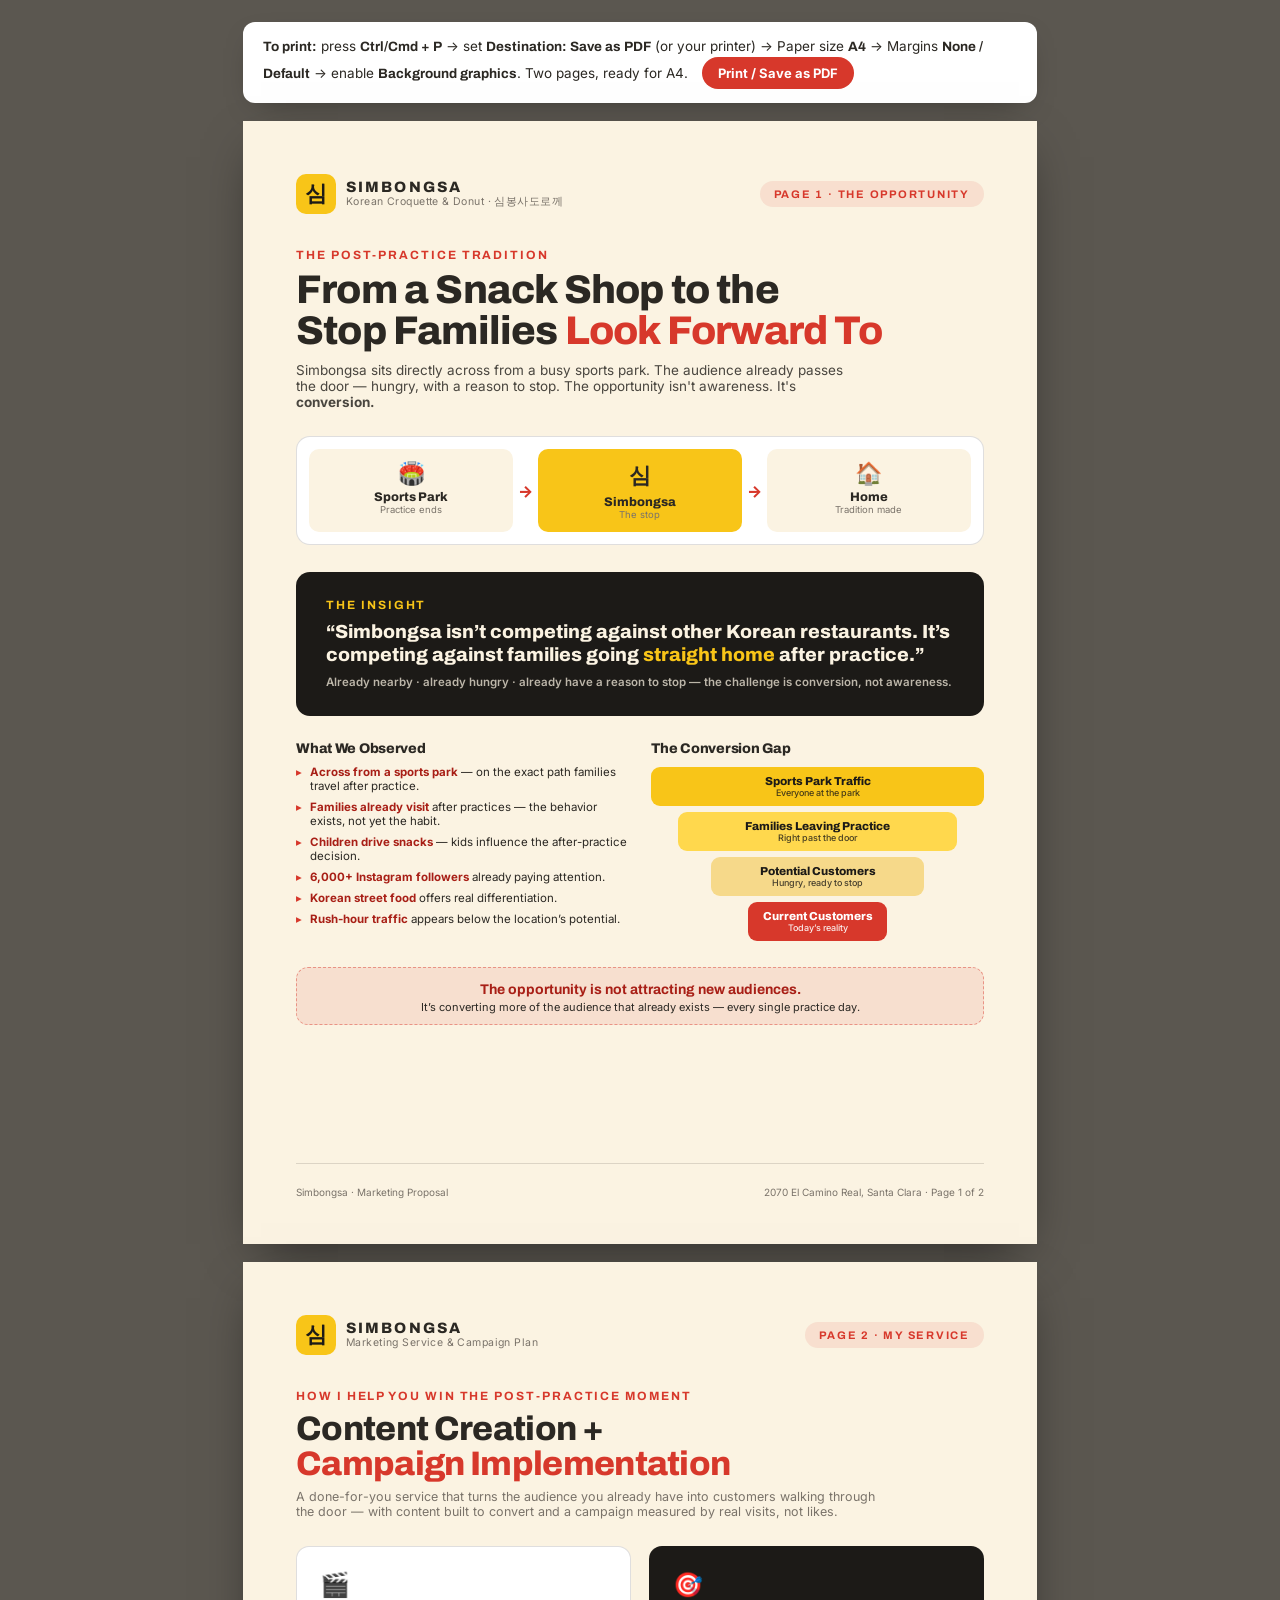
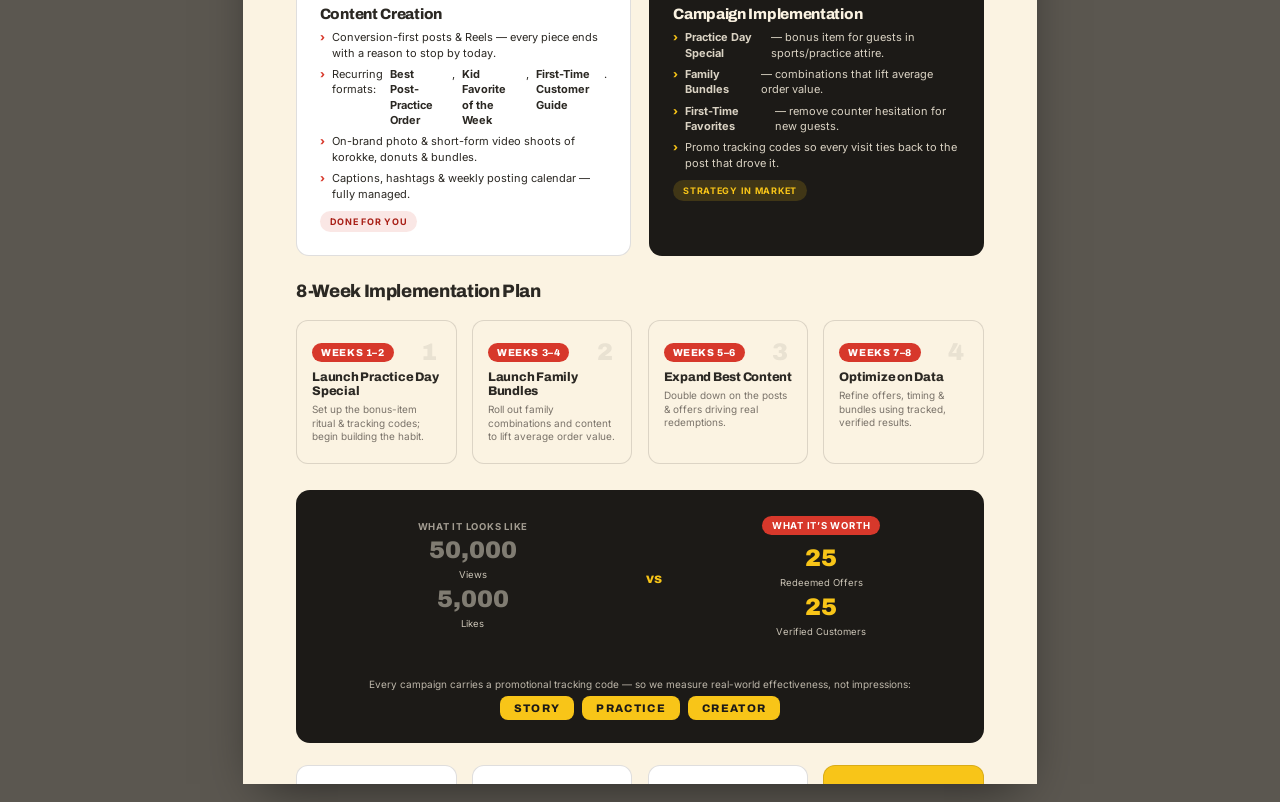
==== poster.html @ df9920e6 "Add printable two-page A4 poster (opportunity + service) Print-optimized standalone HTML poster matc" ====
<!DOCTYPE html>
<html lang="en">
<head>
<meta charset="UTF-8" />
<meta name="viewport" content="width=device-width, initial-scale=1.0" />
<title>Simbongsa — Opportunity &amp; Service (A4 Poster)</title>
<link rel="preconnect" href="https://fonts.googleapis.com" />
<link rel="preconnect" href="https://fonts.gstatic.com" crossorigin />
<link href="https://fonts.googleapis.com/css2?family=Archivo:wght@400;500;600;700;800;900&family=Inter:wght@400;500;600;700&display=swap" rel="stylesheet" />
<style>
  :root{
    --yellow:#F8C518; --yellow-2:#FFD84D; --red:#D7382B; --red-deep:#A81F16;
    --cream:#FBF3E2; --cream-2:#F4E6C9; --charcoal:#1C1A17; --ink:#2B2823; --muted:#7A736A;
    --line:rgba(28,26,23,.14);
  }
  *{margin:0;padding:0;box-sizing:border-box;}
  html,body{background:#5b5750;}
  body{font-family:'Inter',system-ui,sans-serif;color:var(--ink);-webkit-font-smoothing:antialiased;}
  h1,h2,h3,h4{font-family:'Archivo',sans-serif;font-weight:800;letter-spacing:-.02em;line-height:1.04;}

  /* ---- Print plumbing ---- */
  @page{ size:A4; margin:0; }
  .page{
    position:relative;
    width:210mm; height:297mm;
    margin:0 auto; overflow:hidden;
    background:var(--cream);
    -webkit-print-color-adjust:exact; print-color-adjust:exact;
  }
  .page--1{ margin-top:18px; }
  .page--2{ margin:18px auto; }
  @media print{
    html,body{background:#fff;}
    .no-print{display:none !important;}
    .page{ margin:0 !important; box-shadow:none !important; }
    .page--break{ page-break-before:always; break-before:page; }
  }
  @media screen{
    .page{ box-shadow:0 18px 50px -18px rgba(0,0,0,.6); }
  }

  /* ---- Print helper banner ---- */
  .helper{
    max-width:210mm;margin:22px auto 4px;padding:14px 20px;border-radius:12px;
    background:#fff;color:#2b2823;font-size:13.5px;line-height:1.5;
    box-shadow:0 10px 30px -16px rgba(0,0,0,.5);
  }
  .helper b{font-family:'Archivo';}
  .helper button{
    margin-left:10px;border:0;cursor:pointer;background:var(--red);color:#fff;
    font-weight:700;padding:8px 16px;border-radius:999px;font-size:13px;font-family:'Inter';
  }

  /* ============ shared poster bits ============ */
  .pad{ padding:14mm 14mm 12mm; height:100%; display:flex; flex-direction:column; }
  .brandbar{ display:flex; align-items:center; justify-content:space-between; margin-bottom:9mm; }
  .brand{ display:flex; align-items:center; gap:10px; }
  .brand__mark{
    width:40px;height:40px;border-radius:10px;background:var(--yellow);color:var(--charcoal);
    display:grid;place-items:center;font-family:'Archivo';font-weight:900;font-size:22px;
  }
  .brand__name{font-family:'Archivo';font-weight:800;letter-spacing:.14em;font-size:15px;}
  .brand__sub{font-size:10.5px;color:var(--muted);letter-spacing:.04em;}
  .pageflag{
    font-family:'Archivo';font-weight:700;font-size:11px;letter-spacing:.16em;text-transform:uppercase;
    color:var(--red);background:rgba(215,56,43,.1);padding:7px 14px;border-radius:999px;
  }
  .kicker{
    font-family:'Archivo';font-weight:700;font-size:12px;letter-spacing:.16em;text-transform:uppercase;
    color:var(--red);margin-bottom:8px;display:block;
  }
  .footer{
    margin-top:auto;padding-top:6mm;border-top:1px solid var(--line);
    display:flex;justify-content:space-between;align-items:center;
    font-size:10px;color:var(--muted);
  }

  /* ============ PAGE 1 — THE OPPORTUNITY ============ */
  .p1-hero{ margin-bottom:7mm; }
  .p1-hero h1{ font-size:40px; line-height:1.02; }
  .p1-hero h1 .hl{ color:var(--red); }
  .p1-hero p{ font-size:13.5px; color:var(--ink); opacity:.85; max-width:150mm; margin-top:10px; }

  .journey{
    display:flex;align-items:stretch;gap:5px;background:#fff;border:1px solid var(--line);
    border-radius:14px;padding:12px;margin-bottom:7mm;
  }
  .journey__node{flex:1;text-align:center;padding:12px 6px;border-radius:10px;background:var(--cream);}
  .journey__node.is-active{background:var(--yellow);}
  .journey__ic{font-size:22px;font-family:'Archivo';font-weight:900;}
  .journey__lb{font-family:'Archivo';font-weight:800;font-size:12.5px;margin-top:4px;}
  .journey__sb{font-size:9.5px;color:var(--muted);}
  .journey__ar{align-self:center;color:var(--red);font-weight:800;font-size:16px;}

  .insight{
    background:var(--charcoal);color:var(--cream);border-radius:14px;padding:7mm 8mm;margin-bottom:7mm;
  }
  .insight .kicker{color:var(--yellow);}
  .insight p{font-family:'Archivo';font-weight:800;font-size:19px;line-height:1.22;}
  .insight p .hl{color:var(--yellow);}
  .insight small{display:block;margin-top:9px;font-family:'Inter';font-weight:600;font-size:11.5px;color:rgba(251,243,226,.72);}

  .twocol{ display:grid; grid-template-columns:1fr 1fr; gap:6mm; margin-bottom:7mm; }
  .obs h3{ font-size:14px; margin-bottom:8px; }
  .obs ul{ list-style:none; display:flex; flex-direction:column; gap:7px; }
  .obs li{ font-size:11.5px; display:flex; gap:8px; align-items:flex-start; color:var(--ink); }
  .obs li b{ color:var(--red-deep); }
  .tick{ color:var(--red); font-weight:800; }

  .funnel{ display:flex; flex-direction:column; gap:6px; }
  .funnel h3{ font-size:14px; margin-bottom:4px; }
  .fstage{
    border-radius:9px;padding:8px 10px;text-align:center;
    font-family:'Archivo';font-weight:800;font-size:11.5px;color:var(--charcoal);
  }
  .fstage span{display:block;font-family:'Inter';font-weight:500;font-size:9px;opacity:.8;}
  .fstage.s1{width:100%;background:var(--yellow);}
  .fstage.s2{width:84%;align-self:center;background:var(--yellow-2);}
  .fstage.s3{width:64%;align-self:center;background:#F6D98A;}
  .fstage.s4{width:42%;align-self:center;background:var(--red);color:#fff;}
  .fstage.s4 span{opacity:.9;}

  .gapband{
    background:rgba(215,56,43,.1);border:1px dashed rgba(215,56,43,.45);border-radius:12px;
    padding:10px 16px;text-align:center;
  }
  .gapband b{font-family:'Archivo';color:var(--red-deep);font-size:14px;}
  .gapband span{display:block;font-size:11px;color:var(--ink);margin-top:2px;}

  /* ============ PAGE 2 — MY SERVICE ============ */
  .p2-hero h1{ font-size:34px; }
  .p2-hero h1 .hl{ color:var(--red); }
  .p2-hero p{ font-size:12.5px; color:var(--muted); margin-top:8px; max-width:155mm; }

  .svc-grid{ display:grid; grid-template-columns:1fr 1fr; gap:5mm; margin:7mm 0; }
  .svc{
    border:1px solid var(--line);border-radius:13px;padding:6mm;background:#fff;
  }
  .svc--dark{ background:var(--charcoal); color:var(--cream); border-color:transparent; }
  .svc__ic{ font-size:24px; margin-bottom:8px; }
  .svc h3{ font-size:15px; margin-bottom:8px; }
  .svc--dark h3{ color:var(--cream); }
  .svc ul{ list-style:none; display:flex; flex-direction:column; gap:6px; }
  .svc li{ font-size:11px; display:flex; gap:7px; align-items:flex-start; line-height:1.4; }
  .svc--dark li{ color:rgba(251,243,226,.85); }
  .svc li .b{ color:var(--red); font-weight:800; }
  .svc--dark li .b{ color:var(--yellow); }
  .svc__tag{
    display:inline-block;margin-top:9px;font-size:9px;font-weight:700;letter-spacing:.08em;text-transform:uppercase;
    color:var(--red-deep);background:rgba(215,56,43,.12);padding:5px 10px;border-radius:999px;
  }
  .svc--dark .svc__tag{ color:var(--yellow); background:rgba(248,197,24,.16); }

  .plan{ margin-bottom:7mm; }
  .plan h2{ font-size:18px; margin-bottom:5mm; }
  .timeline{ display:grid; grid-template-columns:repeat(4,1fr); gap:4mm; }
  .tcard{
    border:1px solid var(--line);border-radius:12px;padding:5mm 4mm;background:var(--cream);
    position:relative;
  }
  .tcard__wk{
    font-family:'Archivo';font-weight:800;font-size:10px;letter-spacing:.06em;text-transform:uppercase;
    color:#fff;background:var(--red);padding:4px 9px;border-radius:999px;display:inline-block;margin-bottom:8px;
  }
  .tcard h4{ font-size:12.5px; margin-bottom:5px; line-height:1.15; }
  .tcard p{ font-size:10px; color:var(--muted); line-height:1.35; }
  .tcard__n{ position:absolute;top:5mm;right:5mm;font-family:'Archivo';font-weight:900;color:rgba(28,26,23,.08);font-size:24px;line-height:1;}

  .measure{
    display:grid;grid-template-columns:1.1fr auto 1fr;gap:5mm;align-items:center;
    background:var(--charcoal);border-radius:14px;padding:6mm;color:var(--cream);margin-bottom:6mm;
  }
  .mside{text-align:center;}
  .mside .lab{font-size:9.5px;font-weight:700;letter-spacing:.08em;text-transform:uppercase;color:rgba(251,243,226,.6);margin-bottom:6px;}
  .mside.real .lab{color:#fff;background:var(--red);display:inline-block;padding:4px 10px;border-radius:999px;}
  .mrow{margin:5px 0;}
  .mrow b{font-family:'Archivo';font-weight:900;font-size:24px;line-height:1;display:block;}
  .vanity .mrow b{color:rgba(251,243,226,.45);}
  .real .mrow b{color:var(--yellow);}
  .mrow span{font-size:9.5px;opacity:.78;}
  .mvs{font-family:'Archivo';font-weight:800;color:var(--yellow);font-size:14px;}
  .codes{margin-top:4mm;text-align:center;}
  .codes .cintro{font-size:10px;color:rgba(251,243,226,.72);margin-bottom:6px;}
  .chip{
    font-family:'Archivo';font-weight:800;letter-spacing:.12em;font-size:11px;color:var(--charcoal);
    background:var(--yellow);padding:6px 14px;border-radius:8px;margin:0 4px;display:inline-block;
  }

  .impact{ display:grid; grid-template-columns:repeat(4,1fr); gap:4mm; margin-bottom:6mm; }
  .icard{ border:1px solid var(--line);border-radius:12px;padding:5mm 3mm;text-align:center;background:#fff; }
  .icard b{ font-family:'Archivo';font-weight:900;font-size:26px;color:var(--red);line-height:1;display:block; }
  .icard b small{ font-size:.5em;vertical-align:super; }
  .icard span{ font-size:9.5px;color:var(--ink);font-weight:600;display:block;margin-top:5px;line-height:1.2; }
  .icard.soft{ background:var(--yellow); }
  .icard.soft b{ color:var(--charcoal);font-size:22px; }

  .cta{
    background:var(--red);color:#fff;border-radius:14px;padding:6mm 7mm;
    display:flex;justify-content:space-between;align-items:center;gap:6mm;
  }
  .cta h3{ color:#fff;font-size:17px;line-height:1.15; }
  .cta p{ font-size:11px;opacity:.92;margin-top:4px; }
  .cta__mark{ font-family:'Archivo';font-weight:900;font-size:30px;white-space:nowrap; }
</style>
</head>
<body>

<!-- on-screen only: print guidance -->
<div class="helper no-print">
  <b>To print:</b> press <b>Ctrl/Cmd + P</b> → set <b>Destination: Save as PDF</b> (or your printer) →
  Paper size <b>A4</b> → Margins <b>None / Default</b> → enable <b>Background graphics</b>. Two pages, ready for A4.
  <button onclick="window.print()">Print / Save as PDF</button>
</div>

<!-- ================= PAGE 1 — THE OPPORTUNITY ================= -->
<section class="page page--1">
  <div class="pad">
    <div class="brandbar">
      <div class="brand">
        <div class="brand__mark">심</div>
        <div>
          <div class="brand__name">SIMBONGSA</div>
          <div class="brand__sub">Korean Croquette &amp; Donut · 심봉사도로께</div>
        </div>
      </div>
      <div class="pageflag">Page 1 · The Opportunity</div>
    </div>

    <div class="p1-hero">
      <span class="kicker">The Post-Practice Tradition</span>
      <h1>From a Snack Shop to the<br />Stop Families <span class="hl">Look Forward To</span></h1>
      <p>Simbongsa sits directly across from a busy sports park. The audience already passes the door — hungry, with a reason to stop. The opportunity isn't awareness. It's <b>conversion.</b></p>
    </div>

    <div class="journey">
      <div class="journey__node"><div class="journey__ic">🏟️</div><div class="journey__lb">Sports Park</div><div class="journey__sb">Practice ends</div></div>
      <div class="journey__ar">→</div>
      <div class="journey__node is-active"><div class="journey__ic">심</div><div class="journey__lb">Simbongsa</div><div class="journey__sb">The stop</div></div>
      <div class="journey__ar">→</div>
      <div class="journey__node"><div class="journey__ic">🏠</div><div class="journey__lb">Home</div><div class="journey__sb">Tradition made</div></div>
    </div>

    <div class="insight">
      <span class="kicker">The Insight</span>
      <p>“Simbongsa isn’t competing against other Korean restaurants. It’s competing against families going <span class="hl">straight home</span> after practice.”</p>
      <small>Already nearby · already hungry · already have a reason to stop — the challenge is conversion, not awareness.</small>
    </div>

    <div class="twocol">
      <div class="obs">
        <h3>What We Observed</h3>
        <ul>
          <li><span class="tick">▸</span><span><b>Across from a sports park</b> — on the exact path families travel after practice.</span></li>
          <li><span class="tick">▸</span><span><b>Families already visit</b> after practices — the behavior exists, not yet the habit.</span></li>
          <li><span class="tick">▸</span><span><b>Children drive snacks</b> — kids influence the after-practice decision.</span></li>
          <li><span class="tick">▸</span><span><b>6,000+ Instagram followers</b> already paying attention.</span></li>
          <li><span class="tick">▸</span><span><b>Korean street food</b> offers real differentiation.</span></li>
          <li><span class="tick">▸</span><span><b>Rush-hour traffic</b> appears below the location’s potential.</span></li>
        </ul>
      </div>
      <div class="funnel">
        <h3>The Conversion Gap</h3>
        <div class="fstage s1">Sports Park Traffic<span>Everyone at the park</span></div>
        <div class="fstage s2">Families Leaving Practice<span>Right past the door</span></div>
        <div class="fstage s3">Potential Customers<span>Hungry, ready to stop</span></div>
        <div class="fstage s4">Current Customers<span>Today’s reality</span></div>
      </div>
    </div>

    <div class="gapband">
      <b>The opportunity is not attracting new audiences.</b>
      <span>It’s converting more of the audience that already exists — every single practice day.</span>
    </div>

    <div class="footer">
      <span>Simbongsa · Marketing Proposal</span>
      <span>2070 El Camino Real, Santa Clara · Page 1 of 2</span>
    </div>
  </div>
</section>

<!-- ================= PAGE 2 — MY SERVICE ================= -->
<section class="page page--2 page--break">
  <div class="pad">
    <div class="brandbar">
      <div class="brand">
        <div class="brand__mark">심</div>
        <div>
          <div class="brand__name">SIMBONGSA</div>
          <div class="brand__sub">Marketing Service &amp; Campaign Plan</div>
        </div>
      </div>
      <div class="pageflag">Page 2 · My Service</div>
    </div>

    <div class="p2-hero">
      <span class="kicker">How I Help You Win the Post-Practice Moment</span>
      <h1>Content Creation +<br /><span class="hl">Campaign Implementation</span></h1>
      <p>A done-for-you service that turns the audience you already have into customers walking through the door — with content built to convert and a campaign measured by real visits, not likes.</p>
    </div>

    <div class="svc-grid">
      <div class="svc">
        <div class="svc__ic">🎬</div>
        <h3>Content Creation</h3>
        <ul>
          <li><span class="b">›</span> Conversion-first posts &amp; Reels — every piece ends with a reason to stop by today.</li>
          <li><span class="b">›</span> Recurring formats: <b>Best Post-Practice Order</b>, <b>Kid Favorite of the Week</b>, <b>First-Time Customer Guide</b>.</li>
          <li><span class="b">›</span> On-brand photo &amp; short-form video shoots of korokke, donuts &amp; bundles.</li>
          <li><span class="b">›</span> Captions, hashtags &amp; weekly posting calendar — fully managed.</li>
        </ul>
        <span class="svc__tag">Done for you</span>
      </div>
      <div class="svc svc--dark">
        <div class="svc__ic">🎯</div>
        <h3>Campaign Implementation</h3>
        <ul>
          <li><span class="b">›</span> <b>Practice Day Special</b> — bonus item for guests in sports/practice attire.</li>
          <li><span class="b">›</span> <b>Family Bundles</b> — combinations that lift average order value.</li>
          <li><span class="b">›</span> <b>First-Time Favorites</b> — remove counter hesitation for new guests.</li>
          <li><span class="b">›</span> Promo tracking codes so every visit ties back to the post that drove it.</li>
        </ul>
        <span class="svc__tag">Strategy in market</span>
      </div>
    </div>

    <div class="plan">
      <h2>8-Week Implementation Plan</h2>
      <div class="timeline">
        <div class="tcard"><span class="tcard__n">1</span><span class="tcard__wk">Weeks 1–2</span><h4>Launch Practice Day Special</h4><p>Set up the bonus-item ritual &amp; tracking codes; begin building the habit.</p></div>
        <div class="tcard"><span class="tcard__n">2</span><span class="tcard__wk">Weeks 3–4</span><h4>Launch Family Bundles</h4><p>Roll out family combinations and content to lift average order value.</p></div>
        <div class="tcard"><span class="tcard__n">3</span><span class="tcard__wk">Weeks 5–6</span><h4>Expand Best Content</h4><p>Double down on the posts &amp; offers driving real redemptions.</p></div>
        <div class="tcard"><span class="tcard__n">4</span><span class="tcard__wk">Weeks 7–8</span><h4>Optimize on Data</h4><p>Refine offers, timing &amp; bundles using tracked, verified results.</p></div>
      </div>
    </div>

    <div class="measure">
      <div class="mside vanity">
        <div class="lab">What it looks like</div>
        <div class="mrow"><b>50,000</b><span>Views</span></div>
        <div class="mrow"><b>5,000</b><span>Likes</span></div>
      </div>
      <div class="mvs">vs</div>
      <div class="mside real">
        <div class="lab">What it’s worth</div>
        <div class="mrow"><b>25</b><span>Redeemed Offers</span></div>
        <div class="mrow"><b>25</b><span>Verified Customers</span></div>
      </div>
      <div style="grid-column:1 / -1;">
        <div class="codes">
          <div class="cintro">Every campaign carries a promotional tracking code — so we measure real-world effectiveness, not impressions:</div>
          <span class="chip">STORY</span><span class="chip">PRACTICE</span><span class="chip">CREATOR</span>
        </div>
      </div>
    </div>

    <div class="impact">
      <div class="icard"><b>+15<small>%</small></b><span>Peak-Hour Transactions</span></div>
      <div class="icard"><b>+10<small>%</small></b><span>Average Order Value</span></div>
      <div class="icard"><b>+15<small>%</small></b><span>Repeat Visits</span></div>
      <div class="icard soft"><b>✓</b><span>Improved Marketing Attribution</span></div>
    </div>

    <div class="cta">
      <div>
        <h3>Let’s build the Post-Practice Tradition.</h3>
        <p>Content that converts. A campaign you can measure. Customers you already have, walking through the door.</p>
      </div>
      <div class="cta__mark">심 →</div>
    </div>

    <div class="footer">
      <span>Simbongsa · Marketing Service Proposal</span>
      <span>Prepared for the owner of Simbongsa · Page 2 of 2</span>
    </div>
  </div>
</section>

</body>
</html>
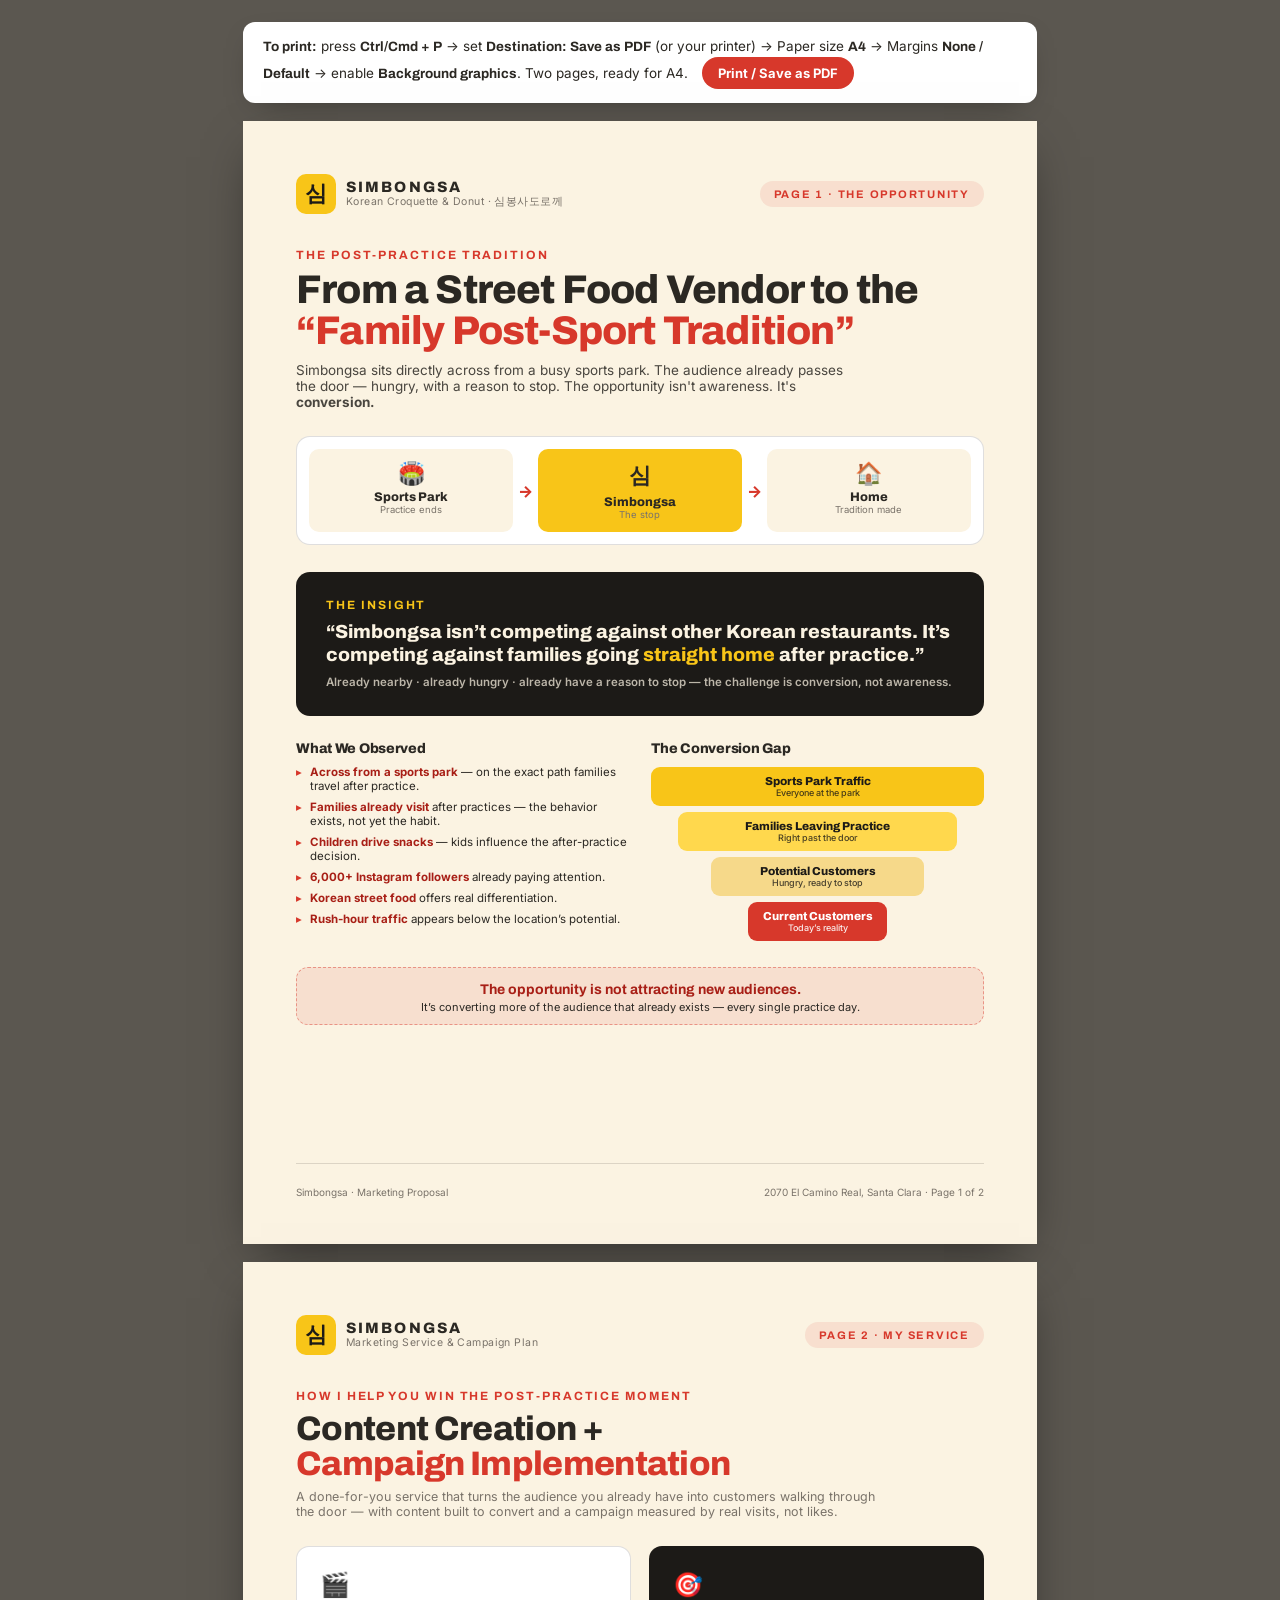
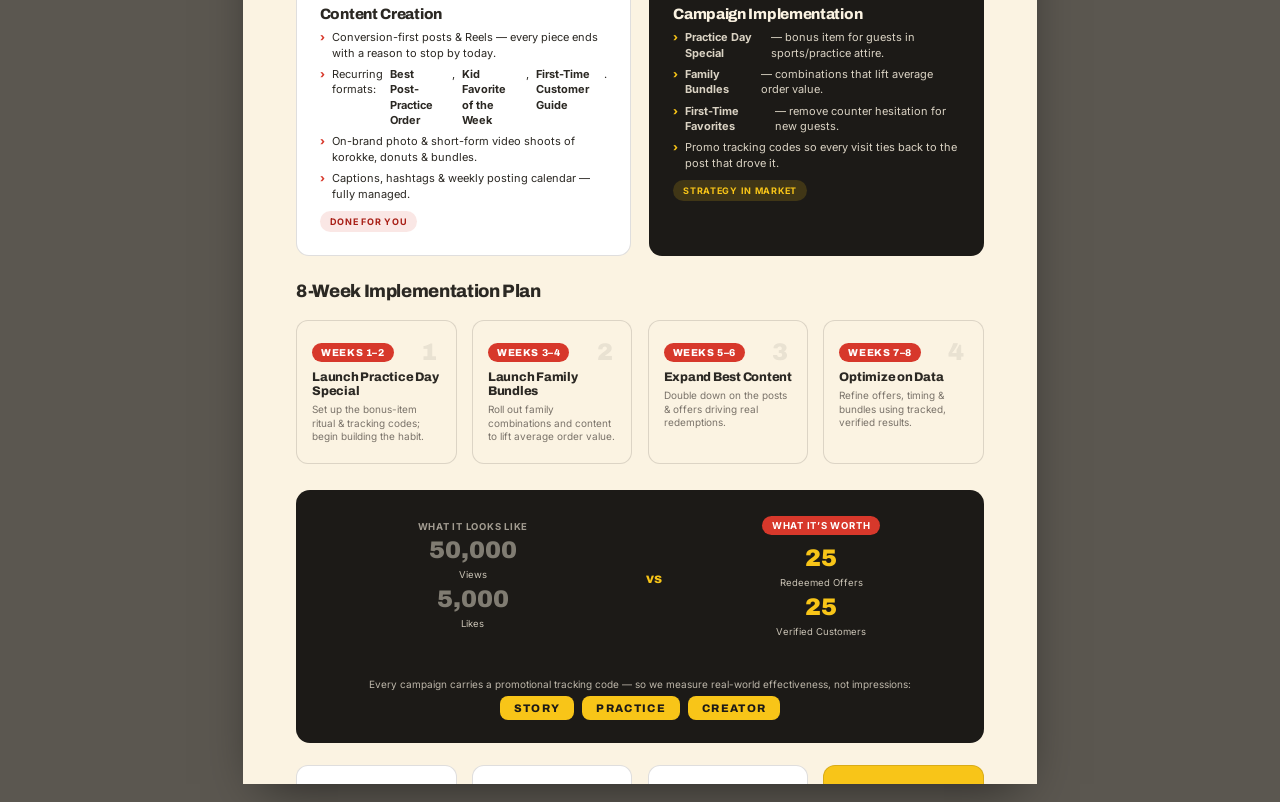
==== commit 1eb6edb0: "Update poster page 1 tagline Change headline to "From a Street Food Vendor to the Family Post-Sport " ====
--- a/poster.html
+++ b/poster.html
@@ -228,7 +228,7 @@
 
     <div class="p1-hero">
       <span class="kicker">The Post-Practice Tradition</span>
-      <h1>From a Snack Shop to the<br />Stop Families <span class="hl">Look Forward To</span></h1>
+      <h1>From a Street Food Vendor to the<br /><span class="hl">“Family Post-Sport Tradition”</span></h1>
       <p>Simbongsa sits directly across from a busy sports park. The audience already passes the door — hungry, with a reason to stop. The opportunity isn't awareness. It's <b>conversion.</b></p>
     </div>
 
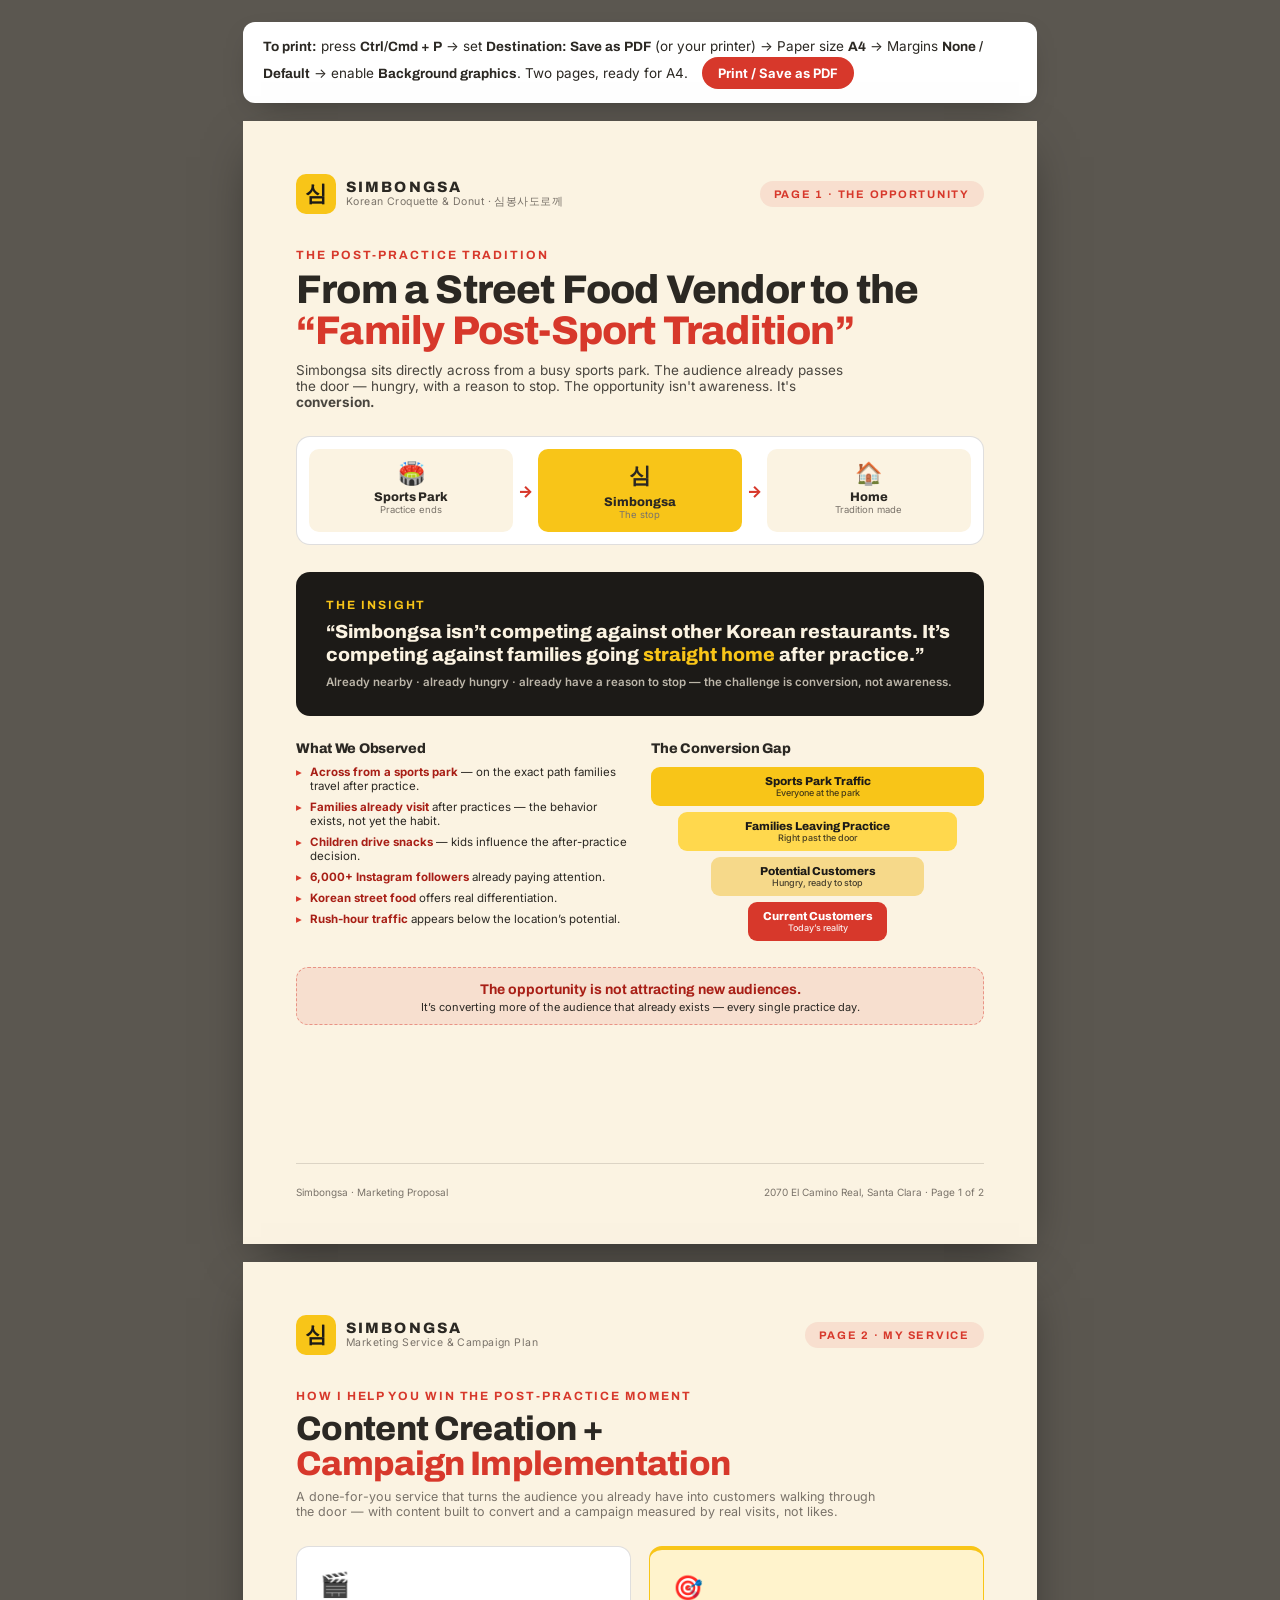
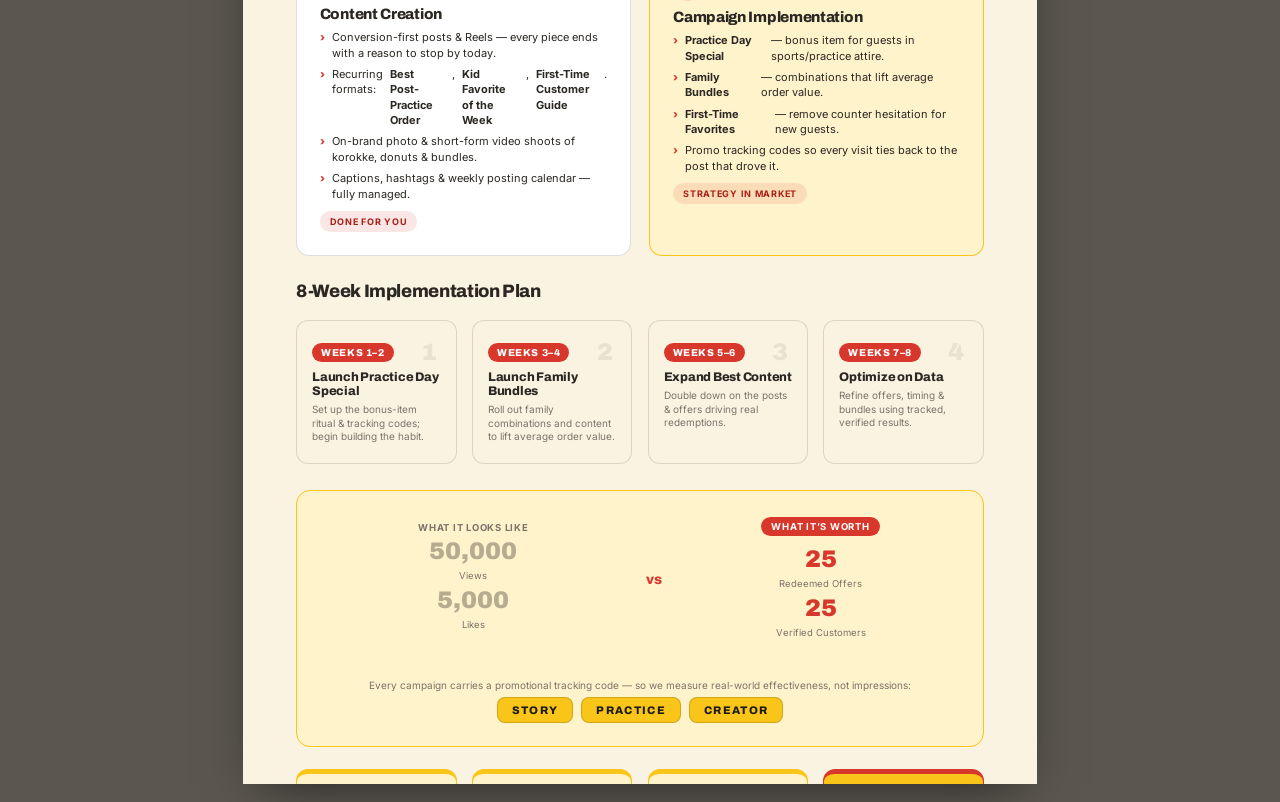
==== commit e4f949e3: "Make poster page 2 printer-ink friendly and highlight outcomes - Replace charcoal/black fills (Campa" ====
--- a/poster.html
+++ b/poster.html
@@ -136,20 +136,20 @@
   .svc{
     border:1px solid var(--line);border-radius:13px;padding:6mm;background:#fff;
   }
-  .svc--dark{ background:var(--charcoal); color:var(--cream); border-color:transparent; }
+  .svc--dark{ background:#FFF3CC; color:var(--ink); border:1px solid var(--yellow); border-top:4px solid var(--yellow); }
   .svc__ic{ font-size:24px; margin-bottom:8px; }
   .svc h3{ font-size:15px; margin-bottom:8px; }
-  .svc--dark h3{ color:var(--cream); }
+  .svc--dark h3{ color:var(--ink); }
   .svc ul{ list-style:none; display:flex; flex-direction:column; gap:6px; }
   .svc li{ font-size:11px; display:flex; gap:7px; align-items:flex-start; line-height:1.4; }
-  .svc--dark li{ color:rgba(251,243,226,.85); }
+  .svc--dark li{ color:var(--ink); }
   .svc li .b{ color:var(--red); font-weight:800; }
-  .svc--dark li .b{ color:var(--yellow); }
+  .svc--dark li .b{ color:var(--red); }
   .svc__tag{
     display:inline-block;margin-top:9px;font-size:9px;font-weight:700;letter-spacing:.08em;text-transform:uppercase;
     color:var(--red-deep);background:rgba(215,56,43,.12);padding:5px 10px;border-radius:999px;
   }
-  .svc--dark .svc__tag{ color:var(--yellow); background:rgba(248,197,24,.16); }
+  .svc--dark .svc__tag{ color:var(--red-deep); background:rgba(215,56,43,.12); }
 
   .plan{ margin-bottom:7mm; }
   .plan h2{ font-size:18px; margin-bottom:5mm; }
@@ -168,31 +168,38 @@
 
   .measure{
     display:grid;grid-template-columns:1.1fr auto 1fr;gap:5mm;align-items:center;
-    background:var(--charcoal);border-radius:14px;padding:6mm;color:var(--cream);margin-bottom:6mm;
+    background:#FFF3CC;border:1px solid var(--yellow);border-radius:14px;padding:6mm;color:var(--ink);margin-bottom:6mm;
   }
   .mside{text-align:center;}
-  .mside .lab{font-size:9.5px;font-weight:700;letter-spacing:.08em;text-transform:uppercase;color:rgba(251,243,226,.6);margin-bottom:6px;}
+  .mside .lab{font-size:9.5px;font-weight:700;letter-spacing:.08em;text-transform:uppercase;color:var(--muted);margin-bottom:6px;}
   .mside.real .lab{color:#fff;background:var(--red);display:inline-block;padding:4px 10px;border-radius:999px;}
   .mrow{margin:5px 0;}
   .mrow b{font-family:'Archivo';font-weight:900;font-size:24px;line-height:1;display:block;}
-  .vanity .mrow b{color:rgba(251,243,226,.45);}
-  .real .mrow b{color:var(--yellow);}
-  .mrow span{font-size:9.5px;opacity:.78;}
-  .mvs{font-family:'Archivo';font-weight:800;color:var(--yellow);font-size:14px;}
+  .vanity .mrow b{color:rgba(28,26,23,.32);}
+  .real .mrow b{color:var(--red);}
+  .mrow span{font-size:9.5px;color:var(--muted);}
+  .mvs{font-family:'Archivo';font-weight:800;color:var(--red);font-size:14px;}
   .codes{margin-top:4mm;text-align:center;}
-  .codes .cintro{font-size:10px;color:rgba(251,243,226,.72);margin-bottom:6px;}
+  .codes .cintro{font-size:10px;color:var(--muted);margin-bottom:6px;}
   .chip{
     font-family:'Archivo';font-weight:800;letter-spacing:.12em;font-size:11px;color:var(--charcoal);
-    background:var(--yellow);padding:6px 14px;border-radius:8px;margin:0 4px;display:inline-block;
+    background:var(--yellow);border:1px solid rgba(28,26,23,.18);padding:6px 14px;border-radius:8px;margin:0 4px;display:inline-block;
   }
 
   .impact{ display:grid; grid-template-columns:repeat(4,1fr); gap:4mm; margin-bottom:6mm; }
-  .icard{ border:1px solid var(--line);border-radius:12px;padding:5mm 3mm;text-align:center;background:#fff; }
-  .icard b{ font-family:'Archivo';font-weight:900;font-size:26px;color:var(--red);line-height:1;display:block; }
+  .icard{
+    border:1px solid var(--yellow);border-top:5px solid var(--yellow);border-radius:12px;
+    padding:6mm 3mm 5mm;text-align:center;background:#FFF3CC;
+  }
+  .icard .out{
+    display:block;font-size:8.5px;font-weight:800;letter-spacing:.1em;text-transform:uppercase;
+    color:var(--red-deep);margin-bottom:6px;
+  }
+  .icard b{ font-family:'Archivo';font-weight:900;font-size:34px;color:var(--red);line-height:1;display:block; }
   .icard b small{ font-size:.5em;vertical-align:super; }
-  .icard span{ font-size:9.5px;color:var(--ink);font-weight:600;display:block;margin-top:5px;line-height:1.2; }
-  .icard.soft{ background:var(--yellow); }
-  .icard.soft b{ color:var(--charcoal);font-size:22px; }
+  .icard span{ font-size:10px;color:var(--charcoal);font-weight:700;display:block;margin-top:6px;line-height:1.2; }
+  .icard.soft{ background:var(--yellow);border-color:var(--red);border-top-color:var(--red); }
+  .icard.soft b{ color:var(--red);font-size:30px; }
 
   .cta{
     background:var(--red);color:#fff;border-radius:14px;padding:6mm 7mm;
@@ -355,10 +362,10 @@
     </div>
 
     <div class="impact">
-      <div class="icard"><b>+15<small>%</small></b><span>Peak-Hour Transactions</span></div>
-      <div class="icard"><b>+10<small>%</small></b><span>Average Order Value</span></div>
-      <div class="icard"><b>+15<small>%</small></b><span>Repeat Visits</span></div>
-      <div class="icard soft"><b>✓</b><span>Improved Marketing Attribution</span></div>
+      <div class="icard"><span class="out">Projected Outcome</span><b>+15<small>%</small></b><span>Peak-Hour Transactions</span></div>
+      <div class="icard"><span class="out">Projected Outcome</span><b>+10<small>%</small></b><span>Average Order Value</span></div>
+      <div class="icard"><span class="out">Projected Outcome</span><b>+15<small>%</small></b><span>Repeat Visits</span></div>
+      <div class="icard soft"><span class="out">Projected Outcome</span><b>✓</b><span>Improved Marketing Attribution</span></div>
     </div>
 
     <div class="cta">
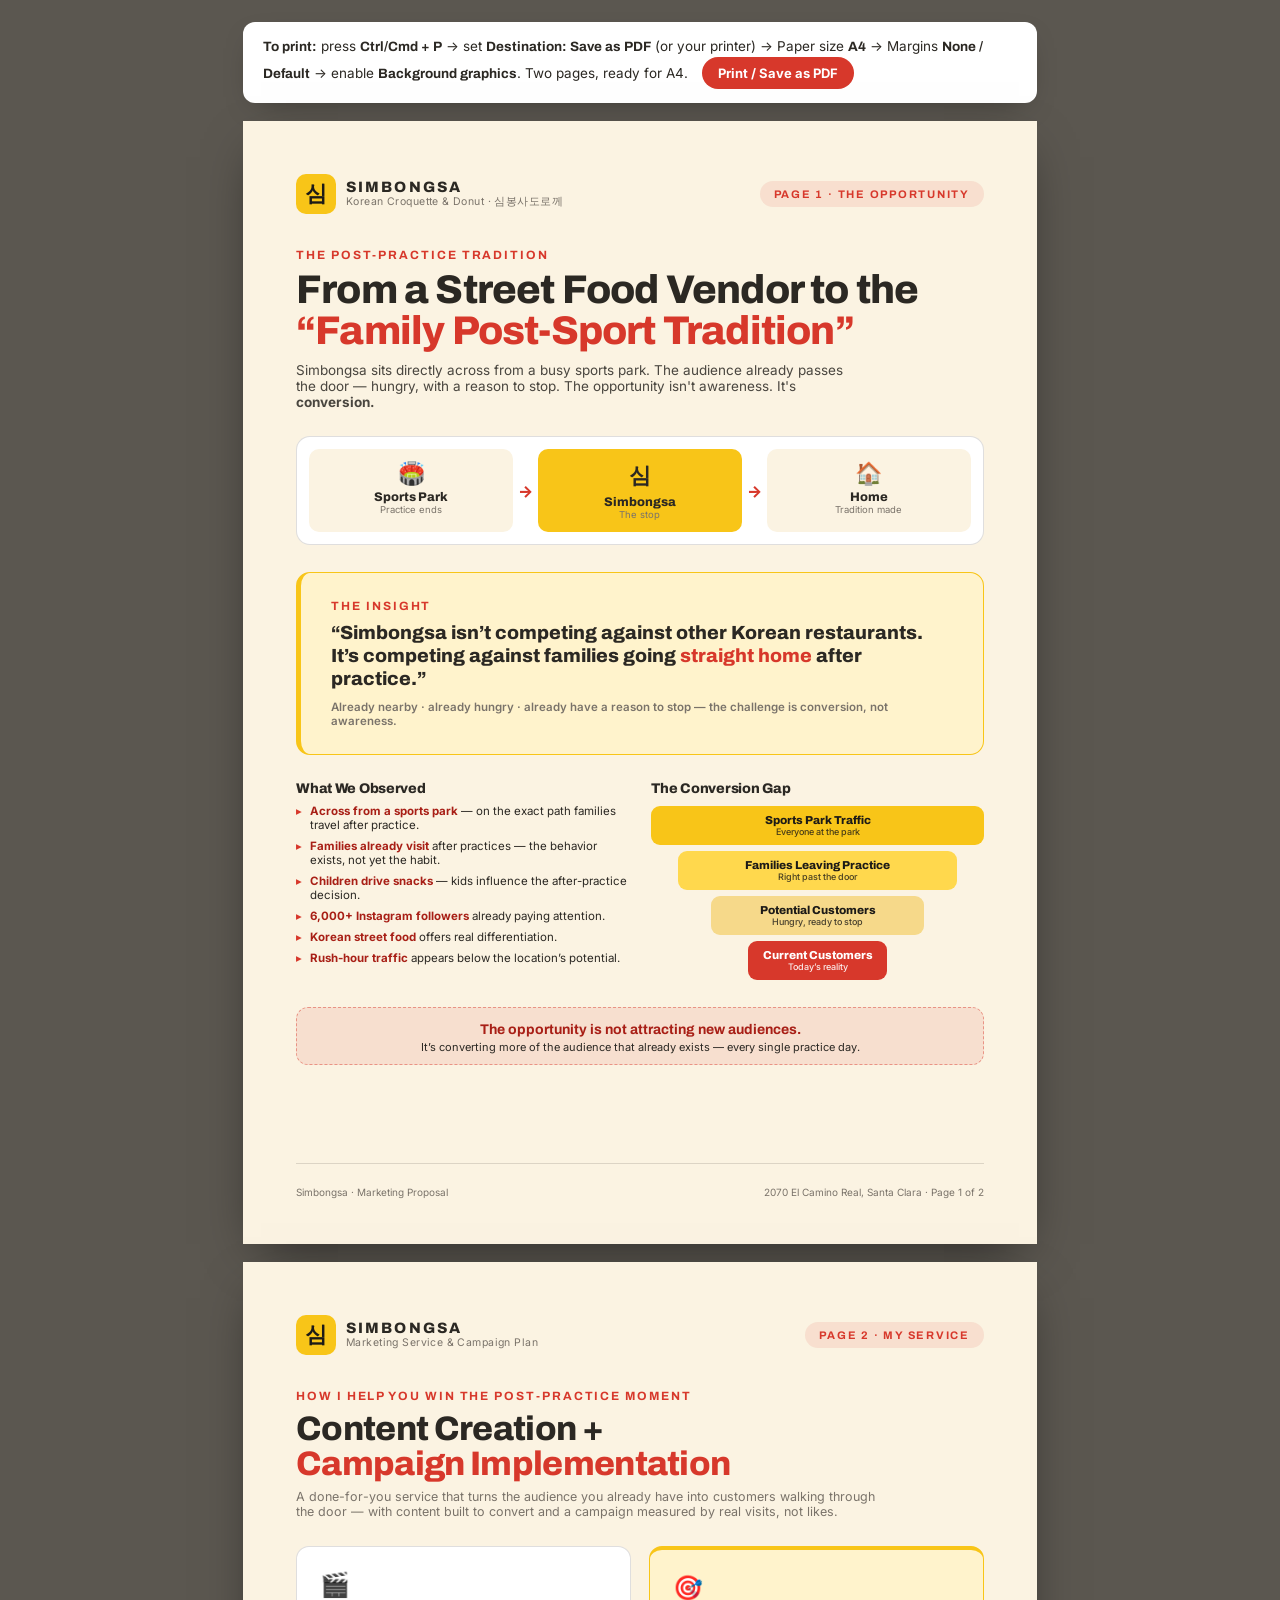
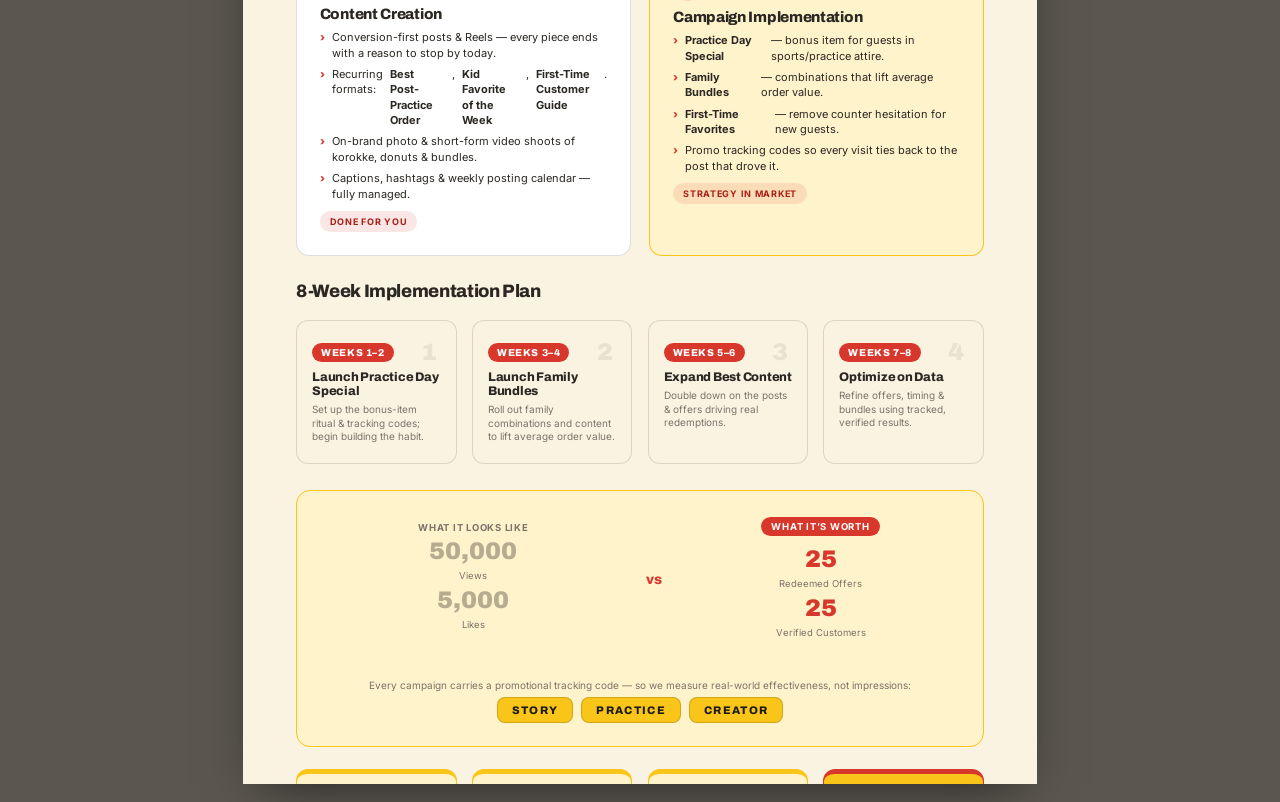
==== commit e83c38d7: "Make poster page 1 insight block printer-ink friendly Convert the page 1 "Insight" block from a char" ====
--- a/poster.html
+++ b/poster.html
@@ -93,12 +93,13 @@
   .journey__ar{align-self:center;color:var(--red);font-weight:800;font-size:16px;}
 
   .insight{
-    background:var(--charcoal);color:var(--cream);border-radius:14px;padding:7mm 8mm;margin-bottom:7mm;
-  }
-  .insight .kicker{color:var(--yellow);}
+    background:#FFF3CC;color:var(--ink);border:1px solid var(--yellow);border-left:5px solid var(--yellow);
+    border-radius:14px;padding:7mm 8mm;margin-bottom:7mm;
+  }
+  .insight .kicker{color:var(--red);}
   .insight p{font-family:'Archivo';font-weight:800;font-size:19px;line-height:1.22;}
-  .insight p .hl{color:var(--yellow);}
-  .insight small{display:block;margin-top:9px;font-family:'Inter';font-weight:600;font-size:11.5px;color:rgba(251,243,226,.72);}
+  .insight p .hl{color:var(--red);}
+  .insight small{display:block;margin-top:9px;font-family:'Inter';font-weight:600;font-size:11.5px;color:var(--muted);}
 
   .twocol{ display:grid; grid-template-columns:1fr 1fr; gap:6mm; margin-bottom:7mm; }
   .obs h3{ font-size:14px; margin-bottom:8px; }
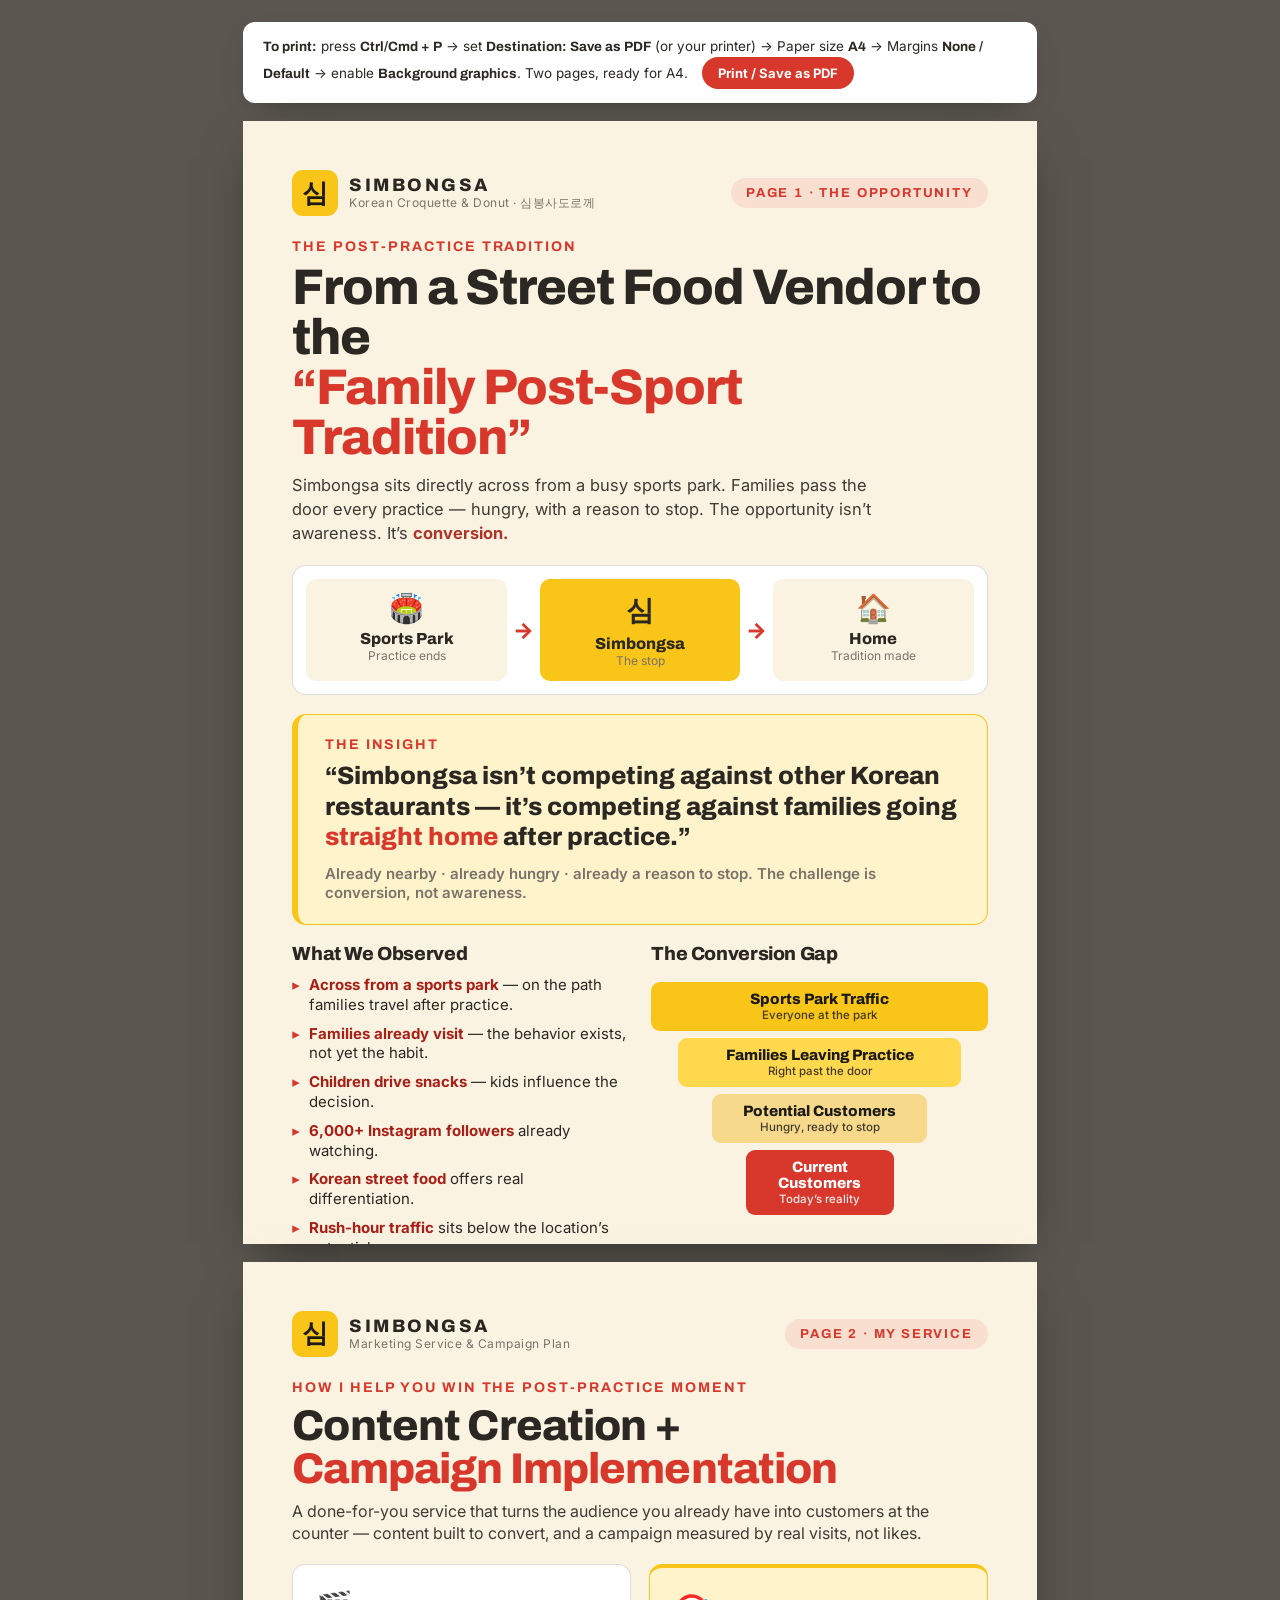
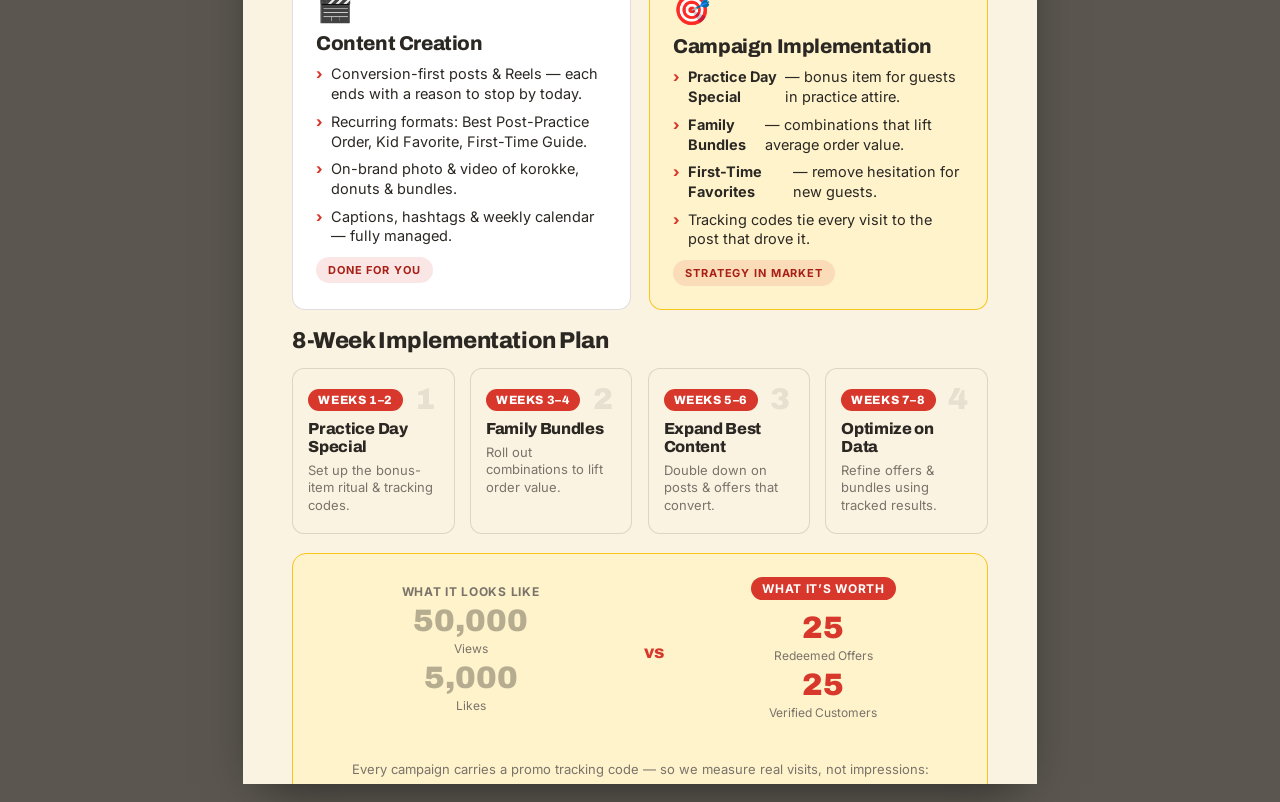
==== commit 92df38b6: "Enlarge poster fonts and tighten layout Increase font sizes across both pages for readability, short" ====
--- a/poster.html
+++ b/poster.html
@@ -52,163 +52,163 @@
   }
 
   /* ============ shared poster bits ============ */
-  .pad{ padding:14mm 14mm 12mm; height:100%; display:flex; flex-direction:column; }
-  .brandbar{ display:flex; align-items:center; justify-content:space-between; margin-bottom:9mm; }
-  .brand{ display:flex; align-items:center; gap:10px; }
+  .pad{ padding:13mm 13mm 11mm; height:100%; display:flex; flex-direction:column; }
+  .brandbar{ display:flex; align-items:center; justify-content:space-between; margin-bottom:6mm; }
+  .brand{ display:flex; align-items:center; gap:11px; }
   .brand__mark{
-    width:40px;height:40px;border-radius:10px;background:var(--yellow);color:var(--charcoal);
-    display:grid;place-items:center;font-family:'Archivo';font-weight:900;font-size:22px;
-  }
-  .brand__name{font-family:'Archivo';font-weight:800;letter-spacing:.14em;font-size:15px;}
-  .brand__sub{font-size:10.5px;color:var(--muted);letter-spacing:.04em;}
+    width:46px;height:46px;border-radius:11px;background:var(--yellow);color:var(--charcoal);
+    display:grid;place-items:center;font-family:'Archivo';font-weight:900;font-size:26px;
+  }
+  .brand__name{font-family:'Archivo';font-weight:800;letter-spacing:.14em;font-size:18px;}
+  .brand__sub{font-size:12px;color:var(--muted);letter-spacing:.04em;}
   .pageflag{
-    font-family:'Archivo';font-weight:700;font-size:11px;letter-spacing:.16em;text-transform:uppercase;
-    color:var(--red);background:rgba(215,56,43,.1);padding:7px 14px;border-radius:999px;
+    font-family:'Archivo';font-weight:700;font-size:13px;letter-spacing:.14em;text-transform:uppercase;
+    color:var(--red);background:rgba(215,56,43,.1);padding:8px 15px;border-radius:999px;
   }
   .kicker{
-    font-family:'Archivo';font-weight:700;font-size:12px;letter-spacing:.16em;text-transform:uppercase;
-    color:var(--red);margin-bottom:8px;display:block;
+    font-family:'Archivo';font-weight:700;font-size:14px;letter-spacing:.14em;text-transform:uppercase;
+    color:var(--red);margin-bottom:9px;display:block;
   }
   .footer{
-    margin-top:auto;padding-top:6mm;border-top:1px solid var(--line);
+    margin-top:auto;padding-top:5mm;border-top:1px solid var(--line);
     display:flex;justify-content:space-between;align-items:center;
-    font-size:10px;color:var(--muted);
+    font-size:12px;color:var(--muted);
   }
 
   /* ============ PAGE 1 — THE OPPORTUNITY ============ */
-  .p1-hero{ margin-bottom:7mm; }
-  .p1-hero h1{ font-size:40px; line-height:1.02; }
+  .p1-hero{ margin-bottom:5mm; }
+  .p1-hero h1{ font-size:50px; line-height:1.0; }
   .p1-hero h1 .hl{ color:var(--red); }
-  .p1-hero p{ font-size:13.5px; color:var(--ink); opacity:.85; max-width:150mm; margin-top:10px; }
+  .p1-hero p{ font-size:16.5px; line-height:1.45; color:var(--ink); opacity:.9; max-width:160mm; margin-top:11px; }
+  .p1-hero p b{ color:var(--red-deep); }
 
   .journey{
-    display:flex;align-items:stretch;gap:5px;background:#fff;border:1px solid var(--line);
-    border-radius:14px;padding:12px;margin-bottom:7mm;
-  }
-  .journey__node{flex:1;text-align:center;padding:12px 6px;border-radius:10px;background:var(--cream);}
+    display:flex;align-items:stretch;gap:6px;background:#fff;border:1px solid var(--line);
+    border-radius:14px;padding:13px;margin-bottom:5mm;
+  }
+  .journey__node{flex:1;text-align:center;padding:13px 6px;border-radius:10px;background:var(--cream);}
   .journey__node.is-active{background:var(--yellow);}
-  .journey__ic{font-size:22px;font-family:'Archivo';font-weight:900;}
-  .journey__lb{font-family:'Archivo';font-weight:800;font-size:12.5px;margin-top:4px;}
-  .journey__sb{font-size:9.5px;color:var(--muted);}
-  .journey__ar{align-self:center;color:var(--red);font-weight:800;font-size:16px;}
+  .journey__ic{font-size:28px;font-family:'Archivo';font-weight:900;}
+  .journey__lb{font-family:'Archivo';font-weight:800;font-size:16px;margin-top:5px;}
+  .journey__sb{font-size:12px;color:var(--muted);margin-top:1px;}
+  .journey__ar{align-self:center;color:var(--red);font-weight:800;font-size:22px;}
 
   .insight{
-    background:#FFF3CC;color:var(--ink);border:1px solid var(--yellow);border-left:5px solid var(--yellow);
-    border-radius:14px;padding:7mm 8mm;margin-bottom:7mm;
+    background:#FFF3CC;color:var(--ink);border:1px solid var(--yellow);border-left:6px solid var(--yellow);
+    border-radius:14px;padding:6mm 7mm;margin-bottom:5mm;
   }
   .insight .kicker{color:var(--red);}
-  .insight p{font-family:'Archivo';font-weight:800;font-size:19px;line-height:1.22;}
+  .insight p{font-family:'Archivo';font-weight:800;font-size:25px;line-height:1.22;}
   .insight p .hl{color:var(--red);}
-  .insight small{display:block;margin-top:9px;font-family:'Inter';font-weight:600;font-size:11.5px;color:var(--muted);}
-
-  .twocol{ display:grid; grid-template-columns:1fr 1fr; gap:6mm; margin-bottom:7mm; }
-  .obs h3{ font-size:14px; margin-bottom:8px; }
-  .obs ul{ list-style:none; display:flex; flex-direction:column; gap:7px; }
-  .obs li{ font-size:11.5px; display:flex; gap:8px; align-items:flex-start; color:var(--ink); }
+  .insight small{display:block;margin-top:11px;font-family:'Inter';font-weight:600;font-size:15px;color:var(--muted);}
+
+  .twocol{ display:grid; grid-template-columns:1fr 1fr; gap:6mm; margin-bottom:5mm; }
+  .obs h3, .funnel h3{ font-size:19px; margin-bottom:11px; }
+  .obs ul{ list-style:none; display:flex; flex-direction:column; gap:9px; }
+  .obs li{ font-size:15px; line-height:1.32; display:flex; gap:9px; align-items:flex-start; color:var(--ink); }
   .obs li b{ color:var(--red-deep); }
   .tick{ color:var(--red); font-weight:800; }
 
-  .funnel{ display:flex; flex-direction:column; gap:6px; }
-  .funnel h3{ font-size:14px; margin-bottom:4px; }
+  .funnel{ display:flex; flex-direction:column; gap:7px; }
   .fstage{
-    border-radius:9px;padding:8px 10px;text-align:center;
-    font-family:'Archivo';font-weight:800;font-size:11.5px;color:var(--charcoal);
-  }
-  .fstage span{display:block;font-family:'Inter';font-weight:500;font-size:9px;opacity:.8;}
+    border-radius:9px;padding:9px 11px;text-align:center;
+    font-family:'Archivo';font-weight:800;font-size:15px;color:var(--charcoal);
+  }
+  .fstage span{display:block;font-family:'Inter';font-weight:500;font-size:11.5px;opacity:.82;margin-top:1px;}
   .fstage.s1{width:100%;background:var(--yellow);}
   .fstage.s2{width:84%;align-self:center;background:var(--yellow-2);}
   .fstage.s3{width:64%;align-self:center;background:#F6D98A;}
-  .fstage.s4{width:42%;align-self:center;background:var(--red);color:#fff;}
+  .fstage.s4{width:44%;align-self:center;background:var(--red);color:#fff;}
   .fstage.s4 span{opacity:.9;}
 
   .gapband{
     background:rgba(215,56,43,.1);border:1px dashed rgba(215,56,43,.45);border-radius:12px;
-    padding:10px 16px;text-align:center;
-  }
-  .gapband b{font-family:'Archivo';color:var(--red-deep);font-size:14px;}
-  .gapband span{display:block;font-size:11px;color:var(--ink);margin-top:2px;}
+    padding:12px 18px;text-align:center;
+  }
+  .gapband b{font-family:'Archivo';color:var(--red-deep);font-size:19px;}
+  .gapband span{display:block;font-size:14.5px;color:var(--ink);margin-top:3px;}
 
   /* ============ PAGE 2 — MY SERVICE ============ */
-  .p2-hero h1{ font-size:34px; }
+  .p2-hero{ margin-bottom:5mm; }
+  .p2-hero h1{ font-size:43px; line-height:1.0; }
   .p2-hero h1 .hl{ color:var(--red); }
-  .p2-hero p{ font-size:12.5px; color:var(--muted); margin-top:8px; max-width:155mm; }
-
-  .svc-grid{ display:grid; grid-template-columns:1fr 1fr; gap:5mm; margin:7mm 0; }
+  .p2-hero p{ font-size:16px; line-height:1.42; color:var(--ink); opacity:.9; margin-top:10px; max-width:170mm; }
+
+  .svc-grid{ display:grid; grid-template-columns:1fr 1fr; gap:5mm; margin-bottom:5mm; }
   .svc{
     border:1px solid var(--line);border-radius:13px;padding:6mm;background:#fff;
   }
   .svc--dark{ background:#FFF3CC; color:var(--ink); border:1px solid var(--yellow); border-top:4px solid var(--yellow); }
-  .svc__ic{ font-size:24px; margin-bottom:8px; }
-  .svc h3{ font-size:15px; margin-bottom:8px; }
+  .svc__ic{ font-size:30px; margin-bottom:9px; }
+  .svc h3{ font-size:20px; margin-bottom:11px; }
   .svc--dark h3{ color:var(--ink); }
-  .svc ul{ list-style:none; display:flex; flex-direction:column; gap:6px; }
-  .svc li{ font-size:11px; display:flex; gap:7px; align-items:flex-start; line-height:1.4; }
+  .svc ul{ list-style:none; display:flex; flex-direction:column; gap:8px; }
+  .svc li{ font-size:14.5px; line-height:1.36; display:flex; gap:8px; align-items:flex-start; }
   .svc--dark li{ color:var(--ink); }
   .svc li .b{ color:var(--red); font-weight:800; }
   .svc--dark li .b{ color:var(--red); }
   .svc__tag{
-    display:inline-block;margin-top:9px;font-size:9px;font-weight:700;letter-spacing:.08em;text-transform:uppercase;
-    color:var(--red-deep);background:rgba(215,56,43,.12);padding:5px 10px;border-radius:999px;
-  }
-  .svc--dark .svc__tag{ color:var(--red-deep); background:rgba(215,56,43,.12); }
-
-  .plan{ margin-bottom:7mm; }
-  .plan h2{ font-size:18px; margin-bottom:5mm; }
+    display:inline-block;margin-top:11px;font-size:11px;font-weight:700;letter-spacing:.08em;text-transform:uppercase;
+    color:var(--red-deep);background:rgba(215,56,43,.12);padding:6px 12px;border-radius:999px;
+  }
+
+  .plan{ margin-bottom:5mm; }
+  .plan h2{ font-size:23px; margin-bottom:4mm; }
   .timeline{ display:grid; grid-template-columns:repeat(4,1fr); gap:4mm; }
   .tcard{
     border:1px solid var(--line);border-radius:12px;padding:5mm 4mm;background:var(--cream);
     position:relative;
   }
   .tcard__wk{
-    font-family:'Archivo';font-weight:800;font-size:10px;letter-spacing:.06em;text-transform:uppercase;
-    color:#fff;background:var(--red);padding:4px 9px;border-radius:999px;display:inline-block;margin-bottom:8px;
-  }
-  .tcard h4{ font-size:12.5px; margin-bottom:5px; line-height:1.15; }
-  .tcard p{ font-size:10px; color:var(--muted); line-height:1.35; }
-  .tcard__n{ position:absolute;top:5mm;right:5mm;font-family:'Archivo';font-weight:900;color:rgba(28,26,23,.08);font-size:24px;line-height:1;}
+    font-family:'Archivo';font-weight:800;font-size:12px;letter-spacing:.05em;text-transform:uppercase;
+    color:#fff;background:var(--red);padding:4px 10px;border-radius:999px;display:inline-block;margin-bottom:9px;
+  }
+  .tcard h4{ font-size:16px; margin-bottom:6px; line-height:1.14; }
+  .tcard p{ font-size:13px; color:var(--muted); line-height:1.34; }
+  .tcard__n{ position:absolute;top:4mm;right:5mm;font-family:'Archivo';font-weight:900;color:rgba(28,26,23,.09);font-size:30px;line-height:1;}
 
   .measure{
     display:grid;grid-template-columns:1.1fr auto 1fr;gap:5mm;align-items:center;
-    background:#FFF3CC;border:1px solid var(--yellow);border-radius:14px;padding:6mm;color:var(--ink);margin-bottom:6mm;
+    background:#FFF3CC;border:1px solid var(--yellow);border-radius:14px;padding:6mm;color:var(--ink);margin-bottom:5mm;
   }
   .mside{text-align:center;}
-  .mside .lab{font-size:9.5px;font-weight:700;letter-spacing:.08em;text-transform:uppercase;color:var(--muted);margin-bottom:6px;}
-  .mside.real .lab{color:#fff;background:var(--red);display:inline-block;padding:4px 10px;border-radius:999px;}
-  .mrow{margin:5px 0;}
-  .mrow b{font-family:'Archivo';font-weight:900;font-size:24px;line-height:1;display:block;}
+  .mside .lab{font-size:12px;font-weight:700;letter-spacing:.06em;text-transform:uppercase;color:var(--muted);margin-bottom:7px;}
+  .mside.real .lab{color:#fff;background:var(--red);display:inline-block;padding:4px 11px;border-radius:999px;}
+  .mrow{margin:6px 0;}
+  .mrow b{font-family:'Archivo';font-weight:900;font-size:31px;line-height:1;display:block;}
   .vanity .mrow b{color:rgba(28,26,23,.32);}
   .real .mrow b{color:var(--red);}
-  .mrow span{font-size:9.5px;color:var(--muted);}
-  .mvs{font-family:'Archivo';font-weight:800;color:var(--red);font-size:14px;}
+  .mrow span{font-size:12px;color:var(--muted);}
+  .mvs{font-family:'Archivo';font-weight:800;color:var(--red);font-size:18px;}
   .codes{margin-top:4mm;text-align:center;}
-  .codes .cintro{font-size:10px;color:var(--muted);margin-bottom:6px;}
+  .codes .cintro{font-size:13px;color:var(--muted);margin-bottom:8px;}
   .chip{
-    font-family:'Archivo';font-weight:800;letter-spacing:.12em;font-size:11px;color:var(--charcoal);
-    background:var(--yellow);border:1px solid rgba(28,26,23,.18);padding:6px 14px;border-radius:8px;margin:0 4px;display:inline-block;
-  }
-
-  .impact{ display:grid; grid-template-columns:repeat(4,1fr); gap:4mm; margin-bottom:6mm; }
+    font-family:'Archivo';font-weight:800;letter-spacing:.12em;font-size:14px;color:var(--charcoal);
+    background:var(--yellow);border:1px solid rgba(28,26,23,.18);padding:7px 16px;border-radius:8px;margin:0 5px;display:inline-block;
+  }
+
+  .impact{ display:grid; grid-template-columns:repeat(4,1fr); gap:4mm; margin-bottom:5mm; }
   .icard{
     border:1px solid var(--yellow);border-top:5px solid var(--yellow);border-radius:12px;
-    padding:6mm 3mm 5mm;text-align:center;background:#FFF3CC;
+    padding:5mm 3mm;text-align:center;background:#FFF3CC;
   }
   .icard .out{
-    display:block;font-size:8.5px;font-weight:800;letter-spacing:.1em;text-transform:uppercase;
-    color:var(--red-deep);margin-bottom:6px;
-  }
-  .icard b{ font-family:'Archivo';font-weight:900;font-size:34px;color:var(--red);line-height:1;display:block; }
+    display:block;font-size:10px;font-weight:800;letter-spacing:.08em;text-transform:uppercase;
+    color:var(--red-deep);margin-bottom:7px;
+  }
+  .icard b{ font-family:'Archivo';font-weight:900;font-size:44px;color:var(--red);line-height:1;display:block; }
   .icard b small{ font-size:.5em;vertical-align:super; }
-  .icard span{ font-size:10px;color:var(--charcoal);font-weight:700;display:block;margin-top:6px;line-height:1.2; }
+  .icard span{ font-size:12.5px;color:var(--charcoal);font-weight:700;display:block;margin-top:8px;line-height:1.2; }
   .icard.soft{ background:var(--yellow);border-color:var(--red);border-top-color:var(--red); }
-  .icard.soft b{ color:var(--red);font-size:30px; }
+  .icard.soft b{ color:var(--red);font-size:38px; }
 
   .cta{
     background:var(--red);color:#fff;border-radius:14px;padding:6mm 7mm;
     display:flex;justify-content:space-between;align-items:center;gap:6mm;
   }
-  .cta h3{ color:#fff;font-size:17px;line-height:1.15; }
-  .cta p{ font-size:11px;opacity:.92;margin-top:4px; }
-  .cta__mark{ font-family:'Archivo';font-weight:900;font-size:30px;white-space:nowrap; }
+  .cta h3{ color:#fff;font-size:23px;line-height:1.12; }
+  .cta p{ font-size:14.5px;opacity:.94;margin-top:6px; }
+  .cta__mark{ font-family:'Archivo';font-weight:900;font-size:40px;white-space:nowrap; }
 </style>
 </head>
 <body>
@@ -237,7 +237,7 @@
     <div class="p1-hero">
       <span class="kicker">The Post-Practice Tradition</span>
       <h1>From a Street Food Vendor to the<br /><span class="hl">“Family Post-Sport Tradition”</span></h1>
-      <p>Simbongsa sits directly across from a busy sports park. The audience already passes the door — hungry, with a reason to stop. The opportunity isn't awareness. It's <b>conversion.</b></p>
+      <p>Simbongsa sits directly across from a busy sports park. Families pass the door every practice — hungry, with a reason to stop. The opportunity isn’t awareness. It’s <b>conversion.</b></p>
     </div>
 
     <div class="journey">
@@ -250,20 +250,20 @@
 
     <div class="insight">
       <span class="kicker">The Insight</span>
-      <p>“Simbongsa isn’t competing against other Korean restaurants. It’s competing against families going <span class="hl">straight home</span> after practice.”</p>
-      <small>Already nearby · already hungry · already have a reason to stop — the challenge is conversion, not awareness.</small>
+      <p>“Simbongsa isn’t competing against other Korean restaurants — it’s competing against families going <span class="hl">straight home</span> after practice.”</p>
+      <small>Already nearby · already hungry · already a reason to stop. The challenge is conversion, not awareness.</small>
     </div>
 
     <div class="twocol">
       <div class="obs">
         <h3>What We Observed</h3>
         <ul>
-          <li><span class="tick">▸</span><span><b>Across from a sports park</b> — on the exact path families travel after practice.</span></li>
-          <li><span class="tick">▸</span><span><b>Families already visit</b> after practices — the behavior exists, not yet the habit.</span></li>
-          <li><span class="tick">▸</span><span><b>Children drive snacks</b> — kids influence the after-practice decision.</span></li>
-          <li><span class="tick">▸</span><span><b>6,000+ Instagram followers</b> already paying attention.</span></li>
+          <li><span class="tick">▸</span><span><b>Across from a sports park</b> — on the path families travel after practice.</span></li>
+          <li><span class="tick">▸</span><span><b>Families already visit</b> — the behavior exists, not yet the habit.</span></li>
+          <li><span class="tick">▸</span><span><b>Children drive snacks</b> — kids influence the decision.</span></li>
+          <li><span class="tick">▸</span><span><b>6,000+ Instagram followers</b> already watching.</span></li>
           <li><span class="tick">▸</span><span><b>Korean street food</b> offers real differentiation.</span></li>
-          <li><span class="tick">▸</span><span><b>Rush-hour traffic</b> appears below the location’s potential.</span></li>
+          <li><span class="tick">▸</span><span><b>Rush-hour traffic</b> sits below the location’s potential.</span></li>
         </ul>
       </div>
       <div class="funnel">
@@ -277,7 +277,7 @@
 
     <div class="gapband">
       <b>The opportunity is not attracting new audiences.</b>
-      <span>It’s converting more of the audience that already exists — every single practice day.</span>
+      <span>It’s converting more of the audience that already exists — every practice day.</span>
     </div>
 
     <div class="footer">
@@ -304,7 +304,7 @@
     <div class="p2-hero">
       <span class="kicker">How I Help You Win the Post-Practice Moment</span>
       <h1>Content Creation +<br /><span class="hl">Campaign Implementation</span></h1>
-      <p>A done-for-you service that turns the audience you already have into customers walking through the door — with content built to convert and a campaign measured by real visits, not likes.</p>
+      <p>A done-for-you service that turns the audience you already have into customers at the counter — content built to convert, and a campaign measured by real visits, not likes.</p>
     </div>
 
     <div class="svc-grid">
@@ -312,10 +312,10 @@
         <div class="svc__ic">🎬</div>
         <h3>Content Creation</h3>
         <ul>
-          <li><span class="b">›</span> Conversion-first posts &amp; Reels — every piece ends with a reason to stop by today.</li>
-          <li><span class="b">›</span> Recurring formats: <b>Best Post-Practice Order</b>, <b>Kid Favorite of the Week</b>, <b>First-Time Customer Guide</b>.</li>
-          <li><span class="b">›</span> On-brand photo &amp; short-form video shoots of korokke, donuts &amp; bundles.</li>
-          <li><span class="b">›</span> Captions, hashtags &amp; weekly posting calendar — fully managed.</li>
+          <li><span class="b">›</span> Conversion-first posts &amp; Reels — each ends with a reason to stop by today.</li>
+          <li><span class="b">›</span> Recurring formats: Best Post-Practice Order, Kid Favorite, First-Time Guide.</li>
+          <li><span class="b">›</span> On-brand photo &amp; video of korokke, donuts &amp; bundles.</li>
+          <li><span class="b">›</span> Captions, hashtags &amp; weekly calendar — fully managed.</li>
         </ul>
         <span class="svc__tag">Done for you</span>
       </div>
@@ -323,10 +323,10 @@
         <div class="svc__ic">🎯</div>
         <h3>Campaign Implementation</h3>
         <ul>
-          <li><span class="b">›</span> <b>Practice Day Special</b> — bonus item for guests in sports/practice attire.</li>
+          <li><span class="b">›</span> <b>Practice Day Special</b> — bonus item for guests in practice attire.</li>
           <li><span class="b">›</span> <b>Family Bundles</b> — combinations that lift average order value.</li>
-          <li><span class="b">›</span> <b>First-Time Favorites</b> — remove counter hesitation for new guests.</li>
-          <li><span class="b">›</span> Promo tracking codes so every visit ties back to the post that drove it.</li>
+          <li><span class="b">›</span> <b>First-Time Favorites</b> — remove hesitation for new guests.</li>
+          <li><span class="b">›</span> Tracking codes tie every visit to the post that drove it.</li>
         </ul>
         <span class="svc__tag">Strategy in market</span>
       </div>
@@ -335,10 +335,10 @@
     <div class="plan">
       <h2>8-Week Implementation Plan</h2>
       <div class="timeline">
-        <div class="tcard"><span class="tcard__n">1</span><span class="tcard__wk">Weeks 1–2</span><h4>Launch Practice Day Special</h4><p>Set up the bonus-item ritual &amp; tracking codes; begin building the habit.</p></div>
-        <div class="tcard"><span class="tcard__n">2</span><span class="tcard__wk">Weeks 3–4</span><h4>Launch Family Bundles</h4><p>Roll out family combinations and content to lift average order value.</p></div>
-        <div class="tcard"><span class="tcard__n">3</span><span class="tcard__wk">Weeks 5–6</span><h4>Expand Best Content</h4><p>Double down on the posts &amp; offers driving real redemptions.</p></div>
-        <div class="tcard"><span class="tcard__n">4</span><span class="tcard__wk">Weeks 7–8</span><h4>Optimize on Data</h4><p>Refine offers, timing &amp; bundles using tracked, verified results.</p></div>
+        <div class="tcard"><span class="tcard__n">1</span><span class="tcard__wk">Weeks 1–2</span><h4>Practice Day Special</h4><p>Set up the bonus-item ritual &amp; tracking codes.</p></div>
+        <div class="tcard"><span class="tcard__n">2</span><span class="tcard__wk">Weeks 3–4</span><h4>Family Bundles</h4><p>Roll out combinations to lift order value.</p></div>
+        <div class="tcard"><span class="tcard__n">3</span><span class="tcard__wk">Weeks 5–6</span><h4>Expand Best Content</h4><p>Double down on posts &amp; offers that convert.</p></div>
+        <div class="tcard"><span class="tcard__n">4</span><span class="tcard__wk">Weeks 7–8</span><h4>Optimize on Data</h4><p>Refine offers &amp; bundles using tracked results.</p></div>
       </div>
     </div>
 
@@ -356,7 +356,7 @@
       </div>
       <div style="grid-column:1 / -1;">
         <div class="codes">
-          <div class="cintro">Every campaign carries a promotional tracking code — so we measure real-world effectiveness, not impressions:</div>
+          <div class="cintro">Every campaign carries a promo tracking code — so we measure real visits, not impressions:</div>
           <span class="chip">STORY</span><span class="chip">PRACTICE</span><span class="chip">CREATOR</span>
         </div>
       </div>
@@ -366,13 +366,13 @@
       <div class="icard"><span class="out">Projected Outcome</span><b>+15<small>%</small></b><span>Peak-Hour Transactions</span></div>
       <div class="icard"><span class="out">Projected Outcome</span><b>+10<small>%</small></b><span>Average Order Value</span></div>
       <div class="icard"><span class="out">Projected Outcome</span><b>+15<small>%</small></b><span>Repeat Visits</span></div>
-      <div class="icard soft"><span class="out">Projected Outcome</span><b>✓</b><span>Improved Marketing Attribution</span></div>
+      <div class="icard soft"><span class="out">Projected Outcome</span><b>✓</b><span>Better Marketing Attribution</span></div>
     </div>
 
     <div class="cta">
       <div>
         <h3>Let’s build the Post-Practice Tradition.</h3>
-        <p>Content that converts. A campaign you can measure. Customers you already have, walking through the door.</p>
+        <p>Content that converts. A campaign you can measure. Customers walking in.</p>
       </div>
       <div class="cta__mark">심 →</div>
     </div>
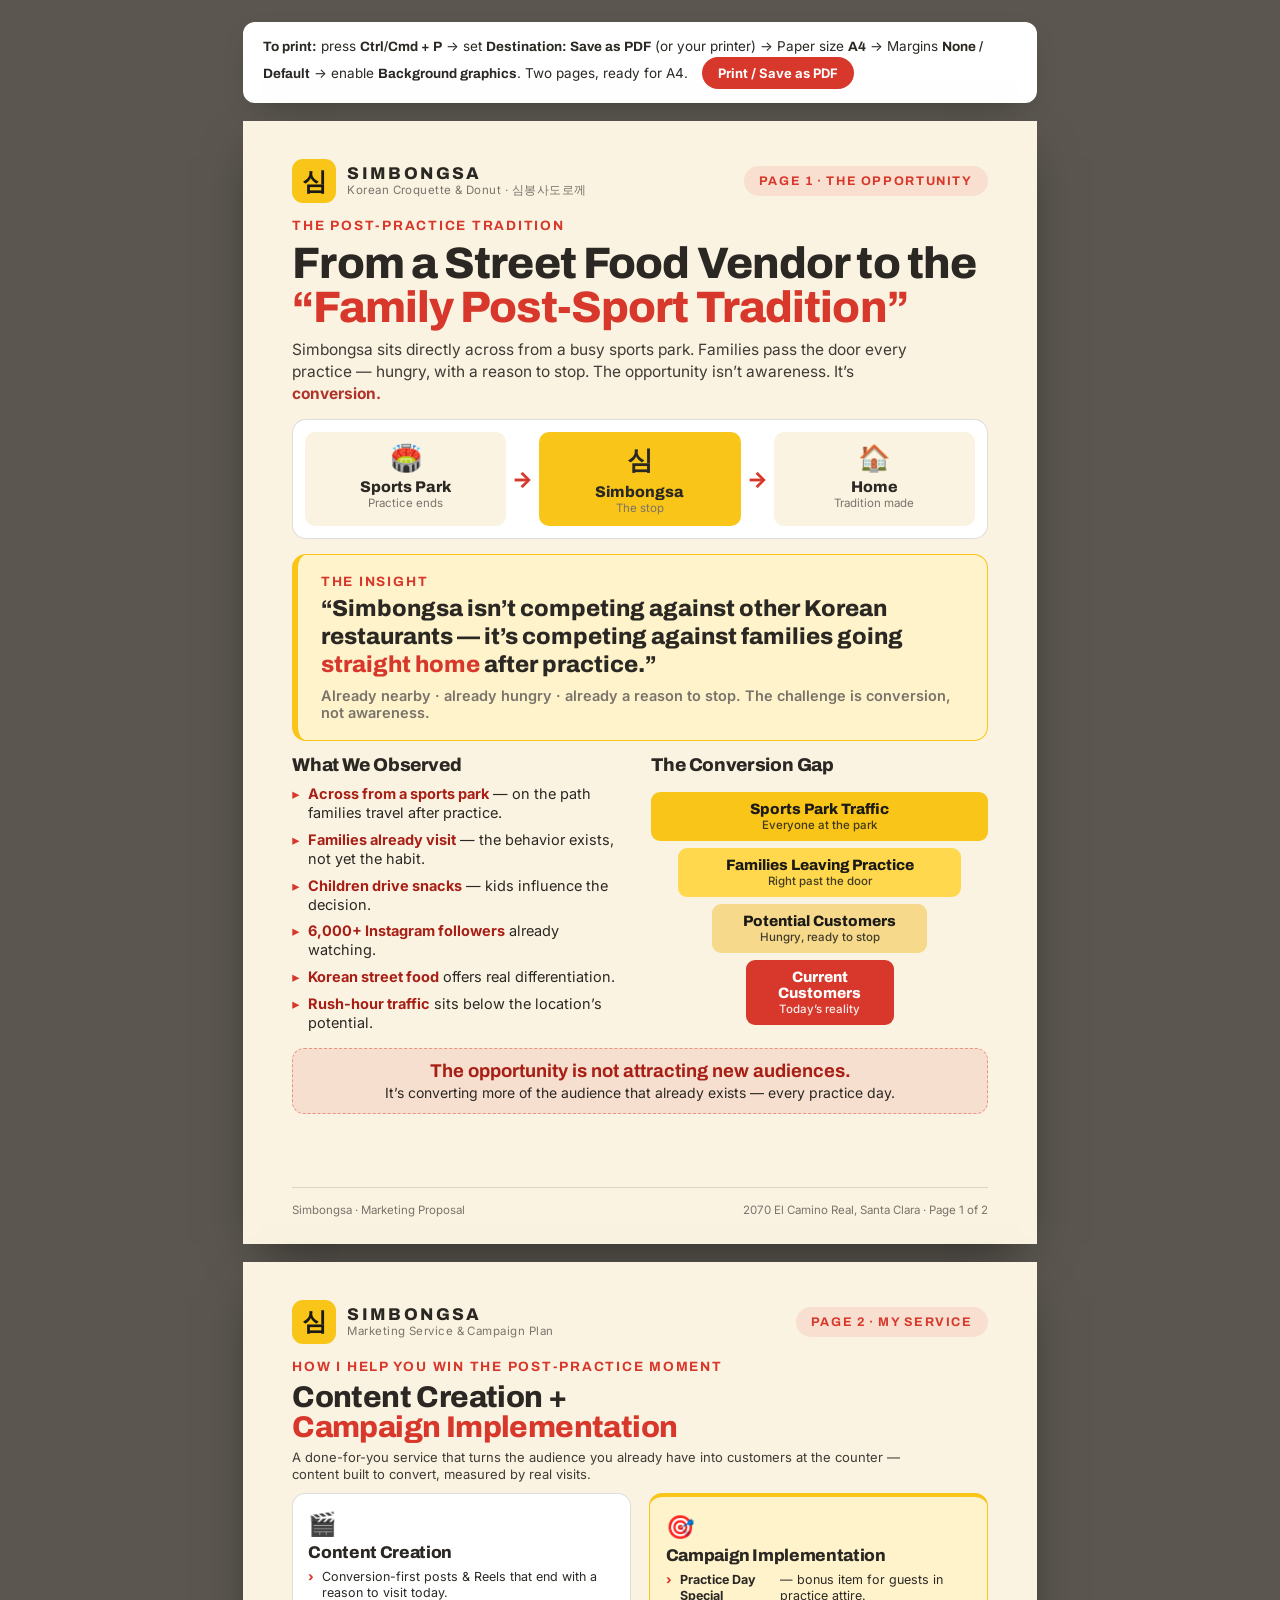
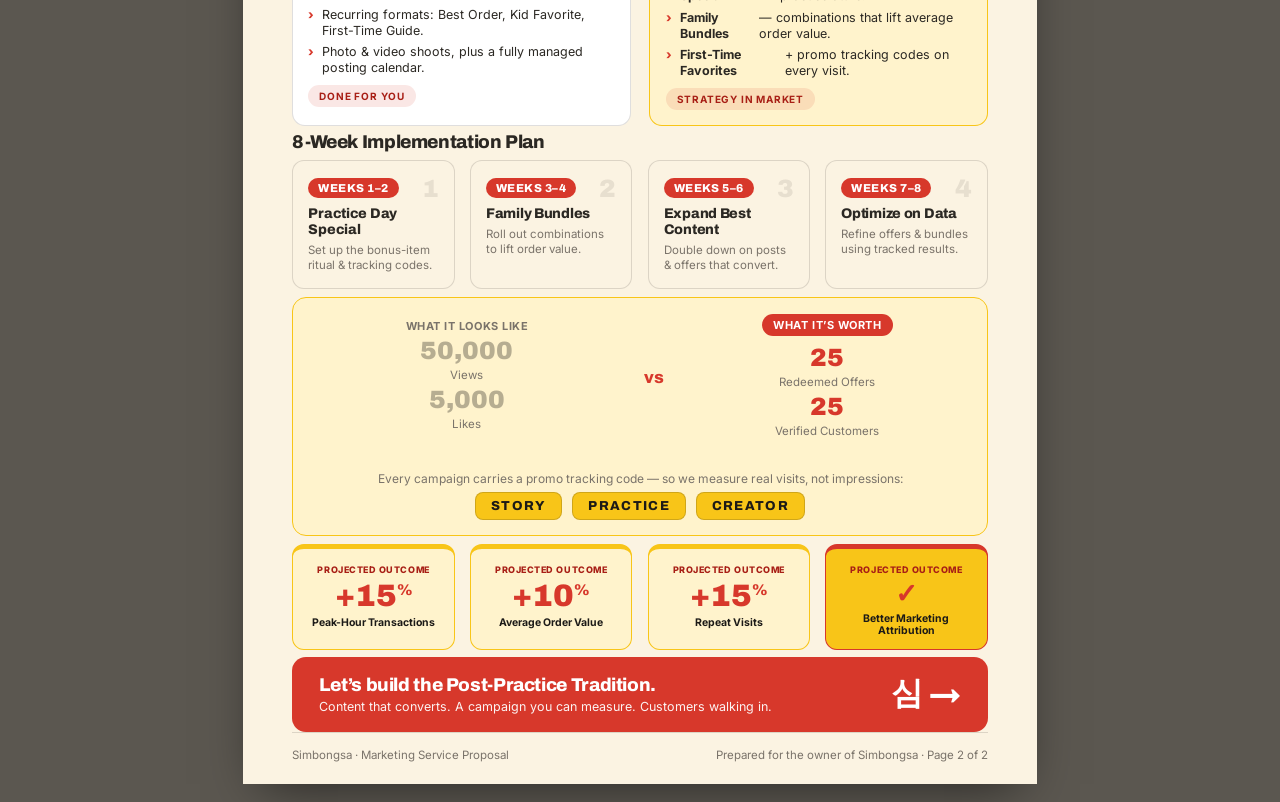
==== commit 560c3cfd: "Recalibrate poster fonts to fit A4 without clipping Larger fonts previously pushed content past the " ====
--- a/poster.html
+++ b/poster.html
@@ -52,60 +52,60 @@
   }
 
   /* ============ shared poster bits ============ */
-  .pad{ padding:13mm 13mm 11mm; height:100%; display:flex; flex-direction:column; }
-  .brandbar{ display:flex; align-items:center; justify-content:space-between; margin-bottom:6mm; }
+  .pad{ padding:10mm 13mm 7mm; height:100%; display:flex; flex-direction:column; }
+  .brandbar{ display:flex; align-items:center; justify-content:space-between; margin-bottom:4mm; }
   .brand{ display:flex; align-items:center; gap:11px; }
   .brand__mark{
-    width:46px;height:46px;border-radius:11px;background:var(--yellow);color:var(--charcoal);
-    display:grid;place-items:center;font-family:'Archivo';font-weight:900;font-size:26px;
-  }
-  .brand__name{font-family:'Archivo';font-weight:800;letter-spacing:.14em;font-size:18px;}
-  .brand__sub{font-size:12px;color:var(--muted);letter-spacing:.04em;}
+    width:44px;height:44px;border-radius:11px;background:var(--yellow);color:var(--charcoal);
+    display:grid;place-items:center;font-family:'Archivo';font-weight:900;font-size:25px;
+  }
+  .brand__name{font-family:'Archivo';font-weight:800;letter-spacing:.14em;font-size:17px;}
+  .brand__sub{font-size:11.5px;color:var(--muted);letter-spacing:.04em;}
   .pageflag{
-    font-family:'Archivo';font-weight:700;font-size:13px;letter-spacing:.14em;text-transform:uppercase;
+    font-family:'Archivo';font-weight:700;font-size:12.5px;letter-spacing:.13em;text-transform:uppercase;
     color:var(--red);background:rgba(215,56,43,.1);padding:8px 15px;border-radius:999px;
   }
   .kicker{
-    font-family:'Archivo';font-weight:700;font-size:14px;letter-spacing:.14em;text-transform:uppercase;
-    color:var(--red);margin-bottom:9px;display:block;
+    font-family:'Archivo';font-weight:700;font-size:13.5px;letter-spacing:.13em;text-transform:uppercase;
+    color:var(--red);margin-bottom:8px;display:block;
   }
   .footer{
-    margin-top:auto;padding-top:5mm;border-top:1px solid var(--line);
+    margin-top:auto;padding-top:4mm;border-top:1px solid var(--line);
     display:flex;justify-content:space-between;align-items:center;
-    font-size:12px;color:var(--muted);
+    font-size:11.5px;color:var(--muted);
   }
 
   /* ============ PAGE 1 — THE OPPORTUNITY ============ */
-  .p1-hero{ margin-bottom:5mm; }
-  .p1-hero h1{ font-size:50px; line-height:1.0; }
+  .p1-hero{ margin-bottom:4mm; }
+  .p1-hero h1{ font-size:44px; line-height:1.0; }
   .p1-hero h1 .hl{ color:var(--red); }
-  .p1-hero p{ font-size:16.5px; line-height:1.45; color:var(--ink); opacity:.9; max-width:160mm; margin-top:11px; }
+  .p1-hero p{ font-size:15.5px; line-height:1.4; color:var(--ink); opacity:.9; max-width:165mm; margin-top:10px; }
   .p1-hero p b{ color:var(--red-deep); }
 
   .journey{
     display:flex;align-items:stretch;gap:6px;background:#fff;border:1px solid var(--line);
-    border-radius:14px;padding:13px;margin-bottom:5mm;
-  }
-  .journey__node{flex:1;text-align:center;padding:13px 6px;border-radius:10px;background:var(--cream);}
+    border-radius:14px;padding:12px;margin-bottom:4mm;
+  }
+  .journey__node{flex:1;text-align:center;padding:11px 6px;border-radius:10px;background:var(--cream);}
   .journey__node.is-active{background:var(--yellow);}
-  .journey__ic{font-size:28px;font-family:'Archivo';font-weight:900;}
-  .journey__lb{font-family:'Archivo';font-weight:800;font-size:16px;margin-top:5px;}
-  .journey__sb{font-size:12px;color:var(--muted);margin-top:1px;}
+  .journey__ic{font-size:26px;font-family:'Archivo';font-weight:900;}
+  .journey__lb{font-family:'Archivo';font-weight:800;font-size:15.5px;margin-top:5px;}
+  .journey__sb{font-size:11.5px;color:var(--muted);margin-top:1px;}
   .journey__ar{align-self:center;color:var(--red);font-weight:800;font-size:22px;}
 
   .insight{
     background:#FFF3CC;color:var(--ink);border:1px solid var(--yellow);border-left:6px solid var(--yellow);
-    border-radius:14px;padding:6mm 7mm;margin-bottom:5mm;
-  }
-  .insight .kicker{color:var(--red);}
-  .insight p{font-family:'Archivo';font-weight:800;font-size:25px;line-height:1.22;}
+    border-radius:14px;padding:5mm 6mm;margin-bottom:4mm;
+  }
+  .insight .kicker{color:var(--red);margin-bottom:6px;}
+  .insight p{font-family:'Archivo';font-weight:800;font-size:23px;line-height:1.2;}
   .insight p .hl{color:var(--red);}
-  .insight small{display:block;margin-top:11px;font-family:'Inter';font-weight:600;font-size:15px;color:var(--muted);}
-
-  .twocol{ display:grid; grid-template-columns:1fr 1fr; gap:6mm; margin-bottom:5mm; }
-  .obs h3, .funnel h3{ font-size:19px; margin-bottom:11px; }
-  .obs ul{ list-style:none; display:flex; flex-direction:column; gap:9px; }
-  .obs li{ font-size:15px; line-height:1.32; display:flex; gap:9px; align-items:flex-start; color:var(--ink); }
+  .insight small{display:block;margin-top:9px;font-family:'Inter';font-weight:600;font-size:14.5px;color:var(--muted);}
+
+  .twocol{ display:grid; grid-template-columns:1fr 1fr; gap:6mm; margin-bottom:4mm; }
+  .obs h3, .funnel h3{ font-size:18.5px; margin-bottom:10px; }
+  .obs ul{ list-style:none; display:flex; flex-direction:column; gap:8px; }
+  .obs li{ font-size:14.5px; line-height:1.3; display:flex; gap:8px; align-items:flex-start; color:var(--ink); }
   .obs li b{ color:var(--red-deep); }
   .tick{ color:var(--red); font-weight:800; }
 
@@ -125,90 +125,90 @@
     background:rgba(215,56,43,.1);border:1px dashed rgba(215,56,43,.45);border-radius:12px;
     padding:12px 18px;text-align:center;
   }
-  .gapband b{font-family:'Archivo';color:var(--red-deep);font-size:19px;}
-  .gapband span{display:block;font-size:14.5px;color:var(--ink);margin-top:3px;}
+  .gapband b{font-family:'Archivo';color:var(--red-deep);font-size:18.5px;}
+  .gapband span{display:block;font-size:14px;color:var(--ink);margin-top:3px;}
 
   /* ============ PAGE 2 — MY SERVICE ============ */
-  .p2-hero{ margin-bottom:5mm; }
-  .p2-hero h1{ font-size:43px; line-height:1.0; }
+  .p2-hero{ margin-bottom:2.5mm; }
+  .p2-hero h1{ font-size:30px; line-height:1.0; }
   .p2-hero h1 .hl{ color:var(--red); }
-  .p2-hero p{ font-size:16px; line-height:1.42; color:var(--ink); opacity:.9; margin-top:10px; max-width:170mm; }
-
-  .svc-grid{ display:grid; grid-template-columns:1fr 1fr; gap:5mm; margin-bottom:5mm; }
+  .p2-hero p{ font-size:13px; line-height:1.36; color:var(--ink); opacity:.9; margin-top:7px; max-width:172mm; }
+
+  .svc-grid{ display:grid; grid-template-columns:1fr 1fr; gap:5mm; margin-bottom:2mm; }
   .svc{
-    border:1px solid var(--line);border-radius:13px;padding:6mm;background:#fff;
+    border:1px solid var(--line);border-radius:13px;padding:4mm;background:#fff;
   }
   .svc--dark{ background:#FFF3CC; color:var(--ink); border:1px solid var(--yellow); border-top:4px solid var(--yellow); }
-  .svc__ic{ font-size:30px; margin-bottom:9px; }
-  .svc h3{ font-size:20px; margin-bottom:11px; }
+  .svc__ic{ font-size:23px; margin-bottom:6px; }
+  .svc h3{ font-size:17px; margin-bottom:8px; }
   .svc--dark h3{ color:var(--ink); }
-  .svc ul{ list-style:none; display:flex; flex-direction:column; gap:8px; }
-  .svc li{ font-size:14.5px; line-height:1.36; display:flex; gap:8px; align-items:flex-start; }
+  .svc ul{ list-style:none; display:flex; flex-direction:column; gap:5px; }
+  .svc li{ font-size:12.5px; line-height:1.3; display:flex; gap:8px; align-items:flex-start; }
   .svc--dark li{ color:var(--ink); }
   .svc li .b{ color:var(--red); font-weight:800; }
   .svc--dark li .b{ color:var(--red); }
   .svc__tag{
-    display:inline-block;margin-top:11px;font-size:11px;font-weight:700;letter-spacing:.08em;text-transform:uppercase;
-    color:var(--red-deep);background:rgba(215,56,43,.12);padding:6px 12px;border-radius:999px;
-  }
-
-  .plan{ margin-bottom:5mm; }
-  .plan h2{ font-size:23px; margin-bottom:4mm; }
+    display:inline-block;margin-top:8px;font-size:10px;font-weight:700;letter-spacing:.08em;text-transform:uppercase;
+    color:var(--red-deep);background:rgba(215,56,43,.12);padding:5px 11px;border-radius:999px;
+  }
+
+  .plan{ margin-bottom:2mm; }
+  .plan h2{ font-size:18.5px; margin-bottom:2mm; }
   .timeline{ display:grid; grid-template-columns:repeat(4,1fr); gap:4mm; }
   .tcard{
-    border:1px solid var(--line);border-radius:12px;padding:5mm 4mm;background:var(--cream);
+    border:1px solid var(--line);border-radius:12px;padding:4mm;background:var(--cream);
     position:relative;
   }
   .tcard__wk{
-    font-family:'Archivo';font-weight:800;font-size:12px;letter-spacing:.05em;text-transform:uppercase;
-    color:#fff;background:var(--red);padding:4px 10px;border-radius:999px;display:inline-block;margin-bottom:9px;
-  }
-  .tcard h4{ font-size:16px; margin-bottom:6px; line-height:1.14; }
-  .tcard p{ font-size:13px; color:var(--muted); line-height:1.34; }
-  .tcard__n{ position:absolute;top:4mm;right:5mm;font-family:'Archivo';font-weight:900;color:rgba(28,26,23,.09);font-size:30px;line-height:1;}
+    font-family:'Archivo';font-weight:800;font-size:11.5px;letter-spacing:.04em;text-transform:uppercase;
+    color:#fff;background:var(--red);padding:4px 10px;border-radius:999px;display:inline-block;margin-bottom:8px;
+  }
+  .tcard h4{ font-size:14px; margin-bottom:5px; line-height:1.14; }
+  .tcard p{ font-size:11.5px; color:var(--muted); line-height:1.3; }
+  .tcard__n{ position:absolute;top:4mm;right:4mm;font-family:'Archivo';font-weight:900;color:rgba(28,26,23,.09);font-size:25px;line-height:1;}
 
   .measure{
     display:grid;grid-template-columns:1.1fr auto 1fr;gap:5mm;align-items:center;
-    background:#FFF3CC;border:1px solid var(--yellow);border-radius:14px;padding:6mm;color:var(--ink);margin-bottom:5mm;
+    background:#FFF3CC;border:1px solid var(--yellow);border-radius:14px;padding:4mm;color:var(--ink);margin-bottom:2mm;
   }
   .mside{text-align:center;}
-  .mside .lab{font-size:12px;font-weight:700;letter-spacing:.06em;text-transform:uppercase;color:var(--muted);margin-bottom:7px;}
+  .mside .lab{font-size:11px;font-weight:700;letter-spacing:.05em;text-transform:uppercase;color:var(--muted);margin-bottom:5px;}
   .mside.real .lab{color:#fff;background:var(--red);display:inline-block;padding:4px 11px;border-radius:999px;}
-  .mrow{margin:6px 0;}
-  .mrow b{font-family:'Archivo';font-weight:900;font-size:31px;line-height:1;display:block;}
+  .mrow{margin:4px 0;}
+  .mrow b{font-family:'Archivo';font-weight:900;font-size:25px;line-height:1;display:block;}
   .vanity .mrow b{color:rgba(28,26,23,.32);}
   .real .mrow b{color:var(--red);}
-  .mrow span{font-size:12px;color:var(--muted);}
-  .mvs{font-family:'Archivo';font-weight:800;color:var(--red);font-size:18px;}
-  .codes{margin-top:4mm;text-align:center;}
-  .codes .cintro{font-size:13px;color:var(--muted);margin-bottom:8px;}
+  .mrow span{font-size:11.5px;color:var(--muted);}
+  .mvs{font-family:'Archivo';font-weight:800;color:var(--red);font-size:17px;}
+  .codes{margin-top:2.5mm;text-align:center;}
+  .codes .cintro{font-size:12px;color:var(--muted);margin-bottom:6px;}
   .chip{
-    font-family:'Archivo';font-weight:800;letter-spacing:.12em;font-size:14px;color:var(--charcoal);
-    background:var(--yellow);border:1px solid rgba(28,26,23,.18);padding:7px 16px;border-radius:8px;margin:0 5px;display:inline-block;
-  }
-
-  .impact{ display:grid; grid-template-columns:repeat(4,1fr); gap:4mm; margin-bottom:5mm; }
+    font-family:'Archivo';font-weight:800;letter-spacing:.1em;font-size:13px;color:var(--charcoal);
+    background:var(--yellow);border:1px solid rgba(28,26,23,.18);padding:6px 15px;border-radius:8px;margin:0 5px;display:inline-block;
+  }
+
+  .impact{ display:grid; grid-template-columns:repeat(4,1fr); gap:4mm; margin-bottom:2mm; }
   .icard{
     border:1px solid var(--yellow);border-top:5px solid var(--yellow);border-radius:12px;
-    padding:5mm 3mm;text-align:center;background:#FFF3CC;
+    padding:3mm;text-align:center;background:#FFF3CC;
   }
   .icard .out{
-    display:block;font-size:10px;font-weight:800;letter-spacing:.08em;text-transform:uppercase;
-    color:var(--red-deep);margin-bottom:7px;
-  }
-  .icard b{ font-family:'Archivo';font-weight:900;font-size:44px;color:var(--red);line-height:1;display:block; }
+    display:block;font-size:9px;font-weight:800;letter-spacing:.06em;text-transform:uppercase;
+    color:var(--red-deep);margin-bottom:5px;
+  }
+  .icard b{ font-family:'Archivo';font-weight:900;font-size:31px;color:var(--red);line-height:1;display:block; }
   .icard b small{ font-size:.5em;vertical-align:super; }
-  .icard span{ font-size:12.5px;color:var(--charcoal);font-weight:700;display:block;margin-top:8px;line-height:1.2; }
+  .icard span{ font-size:10.5px;color:var(--charcoal);font-weight:700;display:block;margin-top:5px;line-height:1.18; }
   .icard.soft{ background:var(--yellow);border-color:var(--red);border-top-color:var(--red); }
-  .icard.soft b{ color:var(--red);font-size:38px; }
+  .icard.soft b{ color:var(--red);font-size:27px; }
 
   .cta{
-    background:var(--red);color:#fff;border-radius:14px;padding:6mm 7mm;
+    background:var(--red);color:#fff;border-radius:14px;padding:4mm 7mm;
     display:flex;justify-content:space-between;align-items:center;gap:6mm;
   }
-  .cta h3{ color:#fff;font-size:23px;line-height:1.12; }
-  .cta p{ font-size:14.5px;opacity:.94;margin-top:6px; }
-  .cta__mark{ font-family:'Archivo';font-weight:900;font-size:40px;white-space:nowrap; }
+  .cta h3{ color:#fff;font-size:18.5px;line-height:1.12; }
+  .cta p{ font-size:12.5px;opacity:.94;margin-top:4px; }
+  .cta__mark{ font-family:'Archivo';font-weight:900;font-size:32px;white-space:nowrap; }
 </style>
 </head>
 <body>
@@ -304,7 +304,7 @@
     <div class="p2-hero">
       <span class="kicker">How I Help You Win the Post-Practice Moment</span>
       <h1>Content Creation +<br /><span class="hl">Campaign Implementation</span></h1>
-      <p>A done-for-you service that turns the audience you already have into customers at the counter — content built to convert, and a campaign measured by real visits, not likes.</p>
+      <p>A done-for-you service that turns the audience you already have into customers at the counter — content built to convert, measured by real visits.</p>
     </div>
 
     <div class="svc-grid">
@@ -312,10 +312,9 @@
         <div class="svc__ic">🎬</div>
         <h3>Content Creation</h3>
         <ul>
-          <li><span class="b">›</span> Conversion-first posts &amp; Reels — each ends with a reason to stop by today.</li>
-          <li><span class="b">›</span> Recurring formats: Best Post-Practice Order, Kid Favorite, First-Time Guide.</li>
-          <li><span class="b">›</span> On-brand photo &amp; video of korokke, donuts &amp; bundles.</li>
-          <li><span class="b">›</span> Captions, hashtags &amp; weekly calendar — fully managed.</li>
+          <li><span class="b">›</span> Conversion-first posts &amp; Reels that end with a reason to visit today.</li>
+          <li><span class="b">›</span> Recurring formats: Best Order, Kid Favorite, First-Time Guide.</li>
+          <li><span class="b">›</span> Photo &amp; video shoots, plus a fully managed posting calendar.</li>
         </ul>
         <span class="svc__tag">Done for you</span>
       </div>
@@ -325,8 +324,7 @@
         <ul>
           <li><span class="b">›</span> <b>Practice Day Special</b> — bonus item for guests in practice attire.</li>
           <li><span class="b">›</span> <b>Family Bundles</b> — combinations that lift average order value.</li>
-          <li><span class="b">›</span> <b>First-Time Favorites</b> — remove hesitation for new guests.</li>
-          <li><span class="b">›</span> Tracking codes tie every visit to the post that drove it.</li>
+          <li><span class="b">›</span> <b>First-Time Favorites</b> + promo tracking codes on every visit.</li>
         </ul>
         <span class="svc__tag">Strategy in market</span>
       </div>
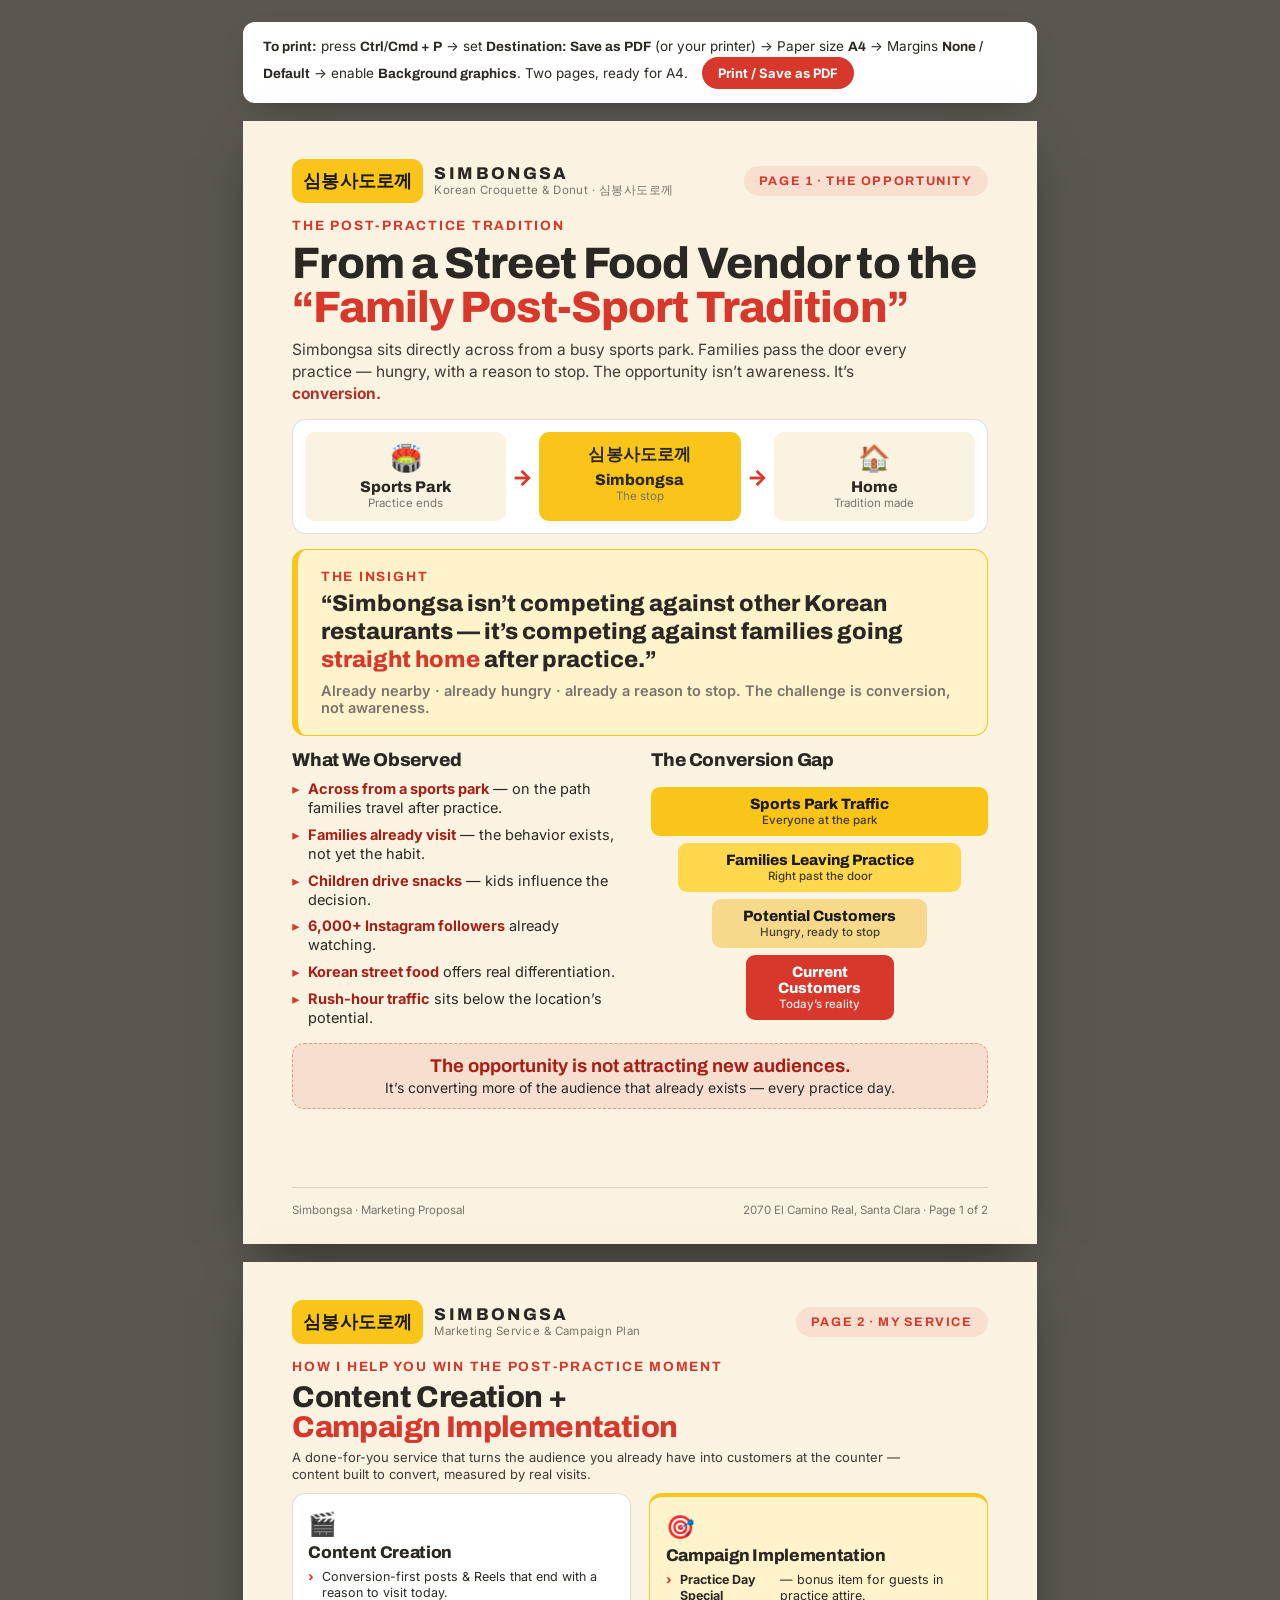
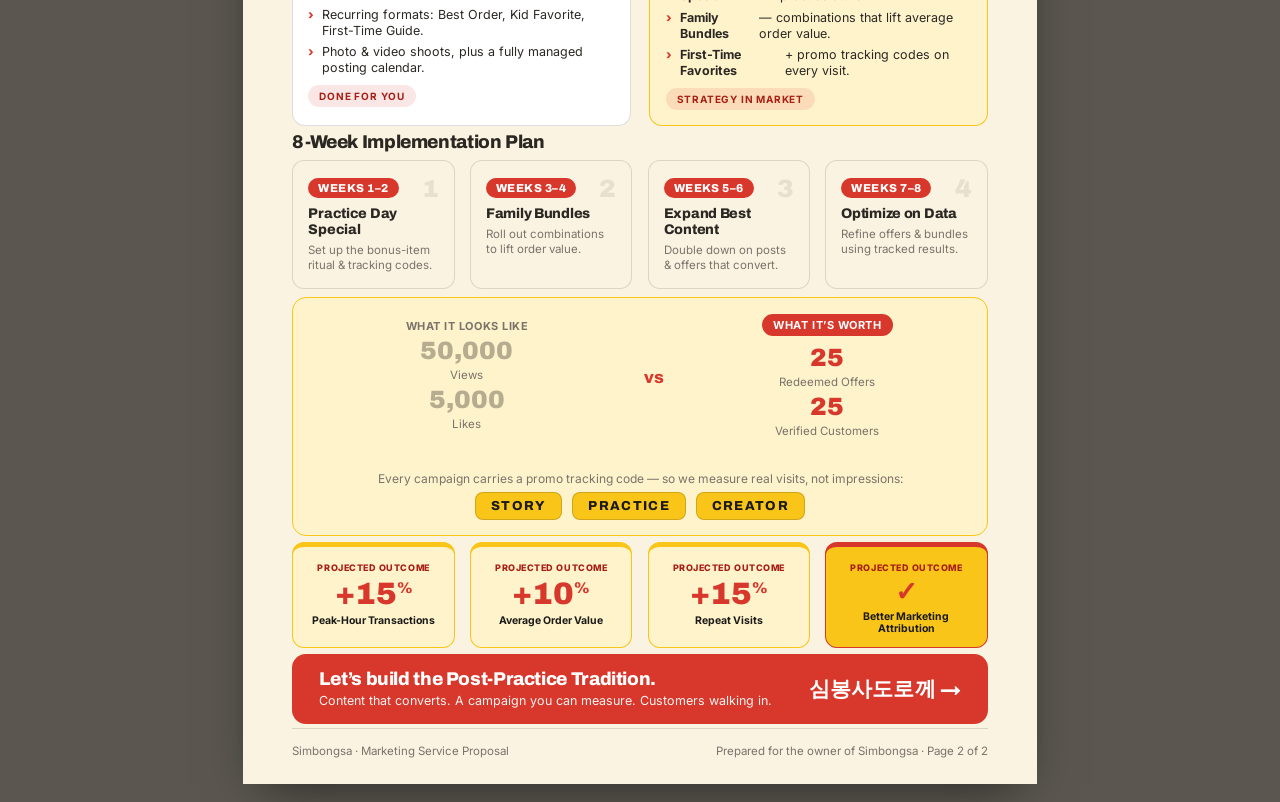
==== commit 2aabf843: "Use full logo wordmark 심봉사도로께 on poster Replace the single-character 심 marks (brand badges, journey " ====
--- a/poster.html
+++ b/poster.html
@@ -56,8 +56,8 @@
   .brandbar{ display:flex; align-items:center; justify-content:space-between; margin-bottom:4mm; }
   .brand{ display:flex; align-items:center; gap:11px; }
   .brand__mark{
-    width:44px;height:44px;border-radius:11px;background:var(--yellow);color:var(--charcoal);
-    display:grid;place-items:center;font-family:'Archivo';font-weight:900;font-size:25px;
+    min-width:44px;height:44px;padding:0 11px;border-radius:11px;background:var(--yellow);color:var(--charcoal);
+    display:grid;place-items:center;font-family:'Archivo';font-weight:900;font-size:18px;letter-spacing:.01em;white-space:nowrap;
   }
   .brand__name{font-family:'Archivo';font-weight:800;letter-spacing:.14em;font-size:17px;}
   .brand__sub{font-size:11.5px;color:var(--muted);letter-spacing:.04em;}
@@ -89,6 +89,7 @@
   .journey__node{flex:1;text-align:center;padding:11px 6px;border-radius:10px;background:var(--cream);}
   .journey__node.is-active{background:var(--yellow);}
   .journey__ic{font-size:26px;font-family:'Archivo';font-weight:900;}
+  .journey__node.is-active .journey__ic{font-size:17px;letter-spacing:.01em;}
   .journey__lb{font-family:'Archivo';font-weight:800;font-size:15.5px;margin-top:5px;}
   .journey__sb{font-size:11.5px;color:var(--muted);margin-top:1px;}
   .journey__ar{align-self:center;color:var(--red);font-weight:800;font-size:22px;}
@@ -169,7 +170,7 @@
 
   .measure{
     display:grid;grid-template-columns:1.1fr auto 1fr;gap:5mm;align-items:center;
-    background:#FFF3CC;border:1px solid var(--yellow);border-radius:14px;padding:4mm;color:var(--ink);margin-bottom:2mm;
+    background:#FFF3CC;border:1px solid var(--yellow);border-radius:14px;padding:4mm;color:var(--ink);margin-bottom:1.5mm;
   }
   .mside{text-align:center;}
   .mside .lab{font-size:11px;font-weight:700;letter-spacing:.05em;text-transform:uppercase;color:var(--muted);margin-bottom:5px;}
@@ -187,7 +188,7 @@
     background:var(--yellow);border:1px solid rgba(28,26,23,.18);padding:6px 15px;border-radius:8px;margin:0 5px;display:inline-block;
   }
 
-  .impact{ display:grid; grid-template-columns:repeat(4,1fr); gap:4mm; margin-bottom:2mm; }
+  .impact{ display:grid; grid-template-columns:repeat(4,1fr); gap:4mm; margin-bottom:1.5mm; }
   .icard{
     border:1px solid var(--yellow);border-top:5px solid var(--yellow);border-radius:12px;
     padding:3mm;text-align:center;background:#FFF3CC;
@@ -208,7 +209,7 @@
   }
   .cta h3{ color:#fff;font-size:18.5px;line-height:1.12; }
   .cta p{ font-size:12.5px;opacity:.94;margin-top:4px; }
-  .cta__mark{ font-family:'Archivo';font-weight:900;font-size:32px;white-space:nowrap; }
+  .cta__mark{ font-family:'Archivo';font-weight:900;font-size:21px;white-space:nowrap;letter-spacing:.01em; }
 </style>
 </head>
 <body>
@@ -225,7 +226,7 @@
   <div class="pad">
     <div class="brandbar">
       <div class="brand">
-        <div class="brand__mark">심</div>
+        <div class="brand__mark">심봉사도로께</div>
         <div>
           <div class="brand__name">SIMBONGSA</div>
           <div class="brand__sub">Korean Croquette &amp; Donut · 심봉사도로께</div>
@@ -243,7 +244,7 @@
     <div class="journey">
       <div class="journey__node"><div class="journey__ic">🏟️</div><div class="journey__lb">Sports Park</div><div class="journey__sb">Practice ends</div></div>
       <div class="journey__ar">→</div>
-      <div class="journey__node is-active"><div class="journey__ic">심</div><div class="journey__lb">Simbongsa</div><div class="journey__sb">The stop</div></div>
+      <div class="journey__node is-active"><div class="journey__ic">심봉사도로께</div><div class="journey__lb">Simbongsa</div><div class="journey__sb">The stop</div></div>
       <div class="journey__ar">→</div>
       <div class="journey__node"><div class="journey__ic">🏠</div><div class="journey__lb">Home</div><div class="journey__sb">Tradition made</div></div>
     </div>
@@ -292,7 +293,7 @@
   <div class="pad">
     <div class="brandbar">
       <div class="brand">
-        <div class="brand__mark">심</div>
+        <div class="brand__mark">심봉사도로께</div>
         <div>
           <div class="brand__name">SIMBONGSA</div>
           <div class="brand__sub">Marketing Service &amp; Campaign Plan</div>
@@ -372,7 +373,7 @@
         <h3>Let’s build the Post-Practice Tradition.</h3>
         <p>Content that converts. A campaign you can measure. Customers walking in.</p>
       </div>
-      <div class="cta__mark">심 →</div>
+      <div class="cta__mark">심봉사도로께 →</div>
     </div>
 
     <div class="footer">
